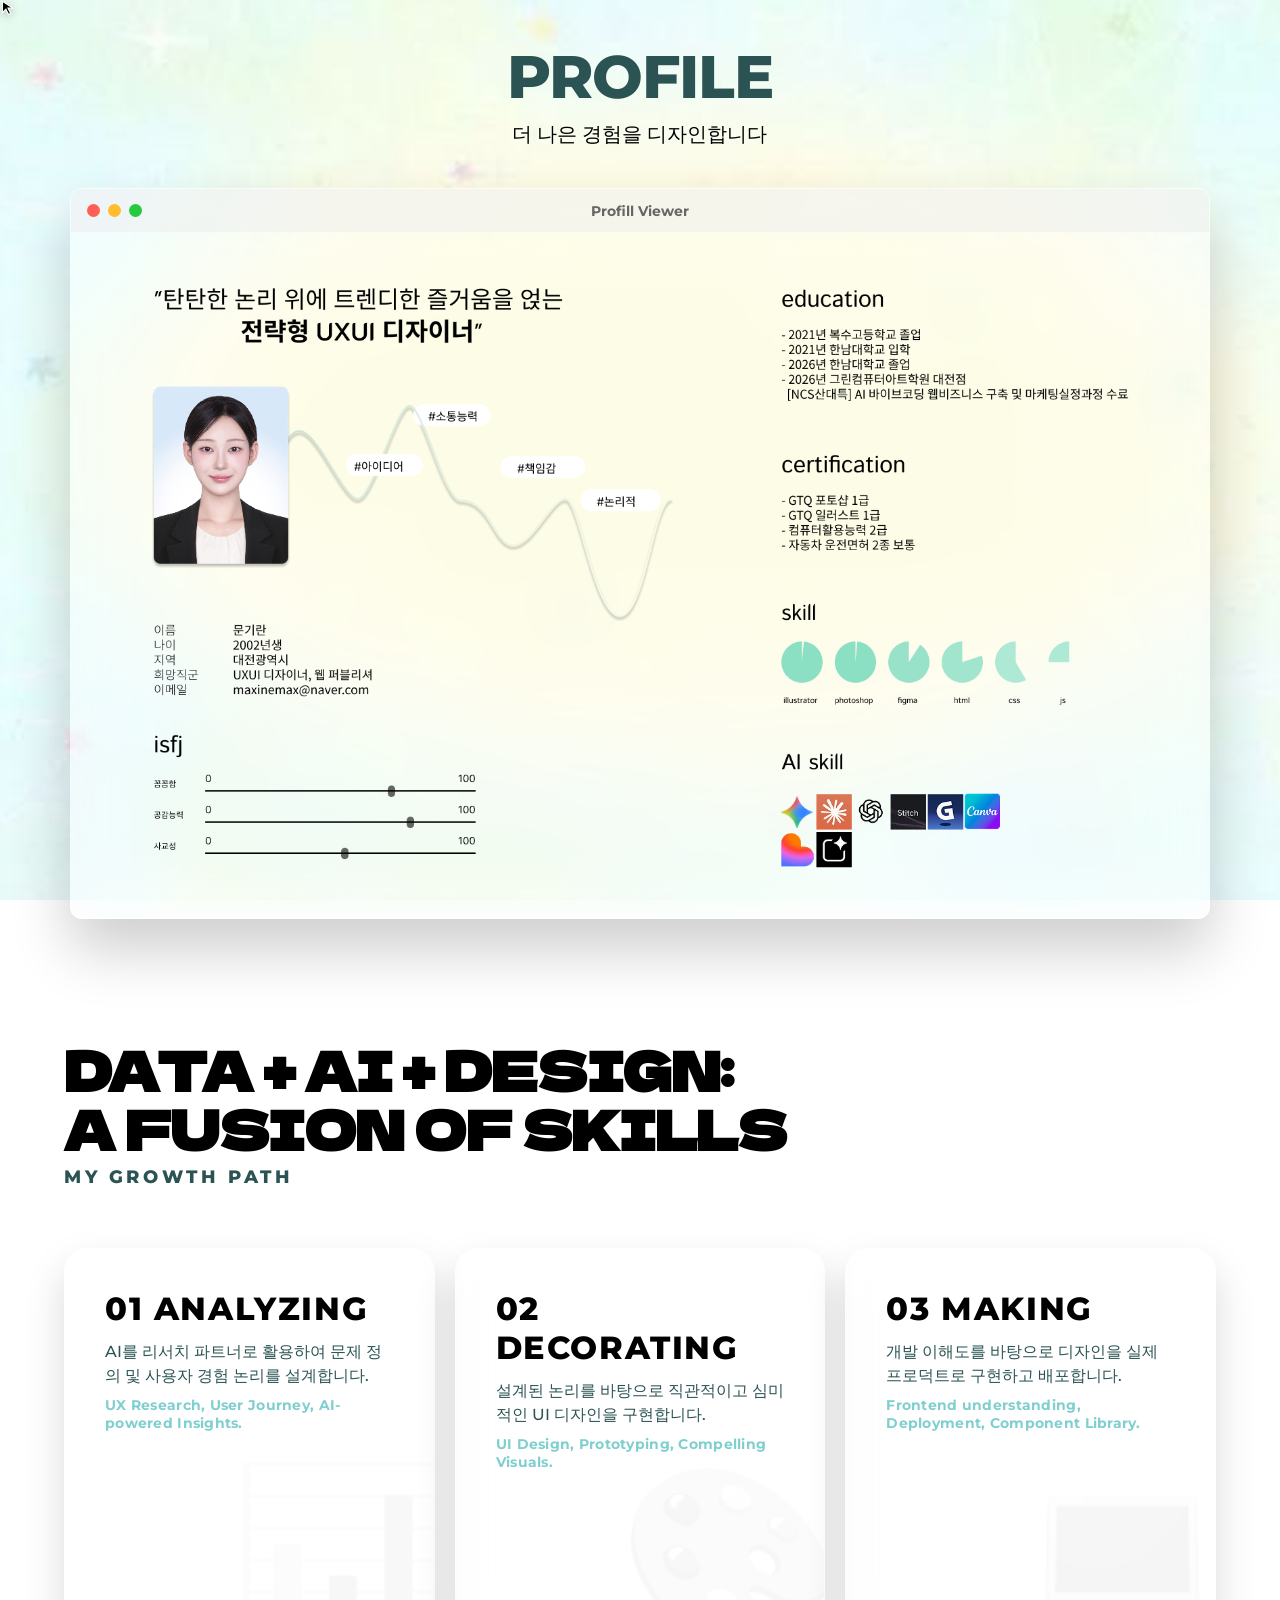
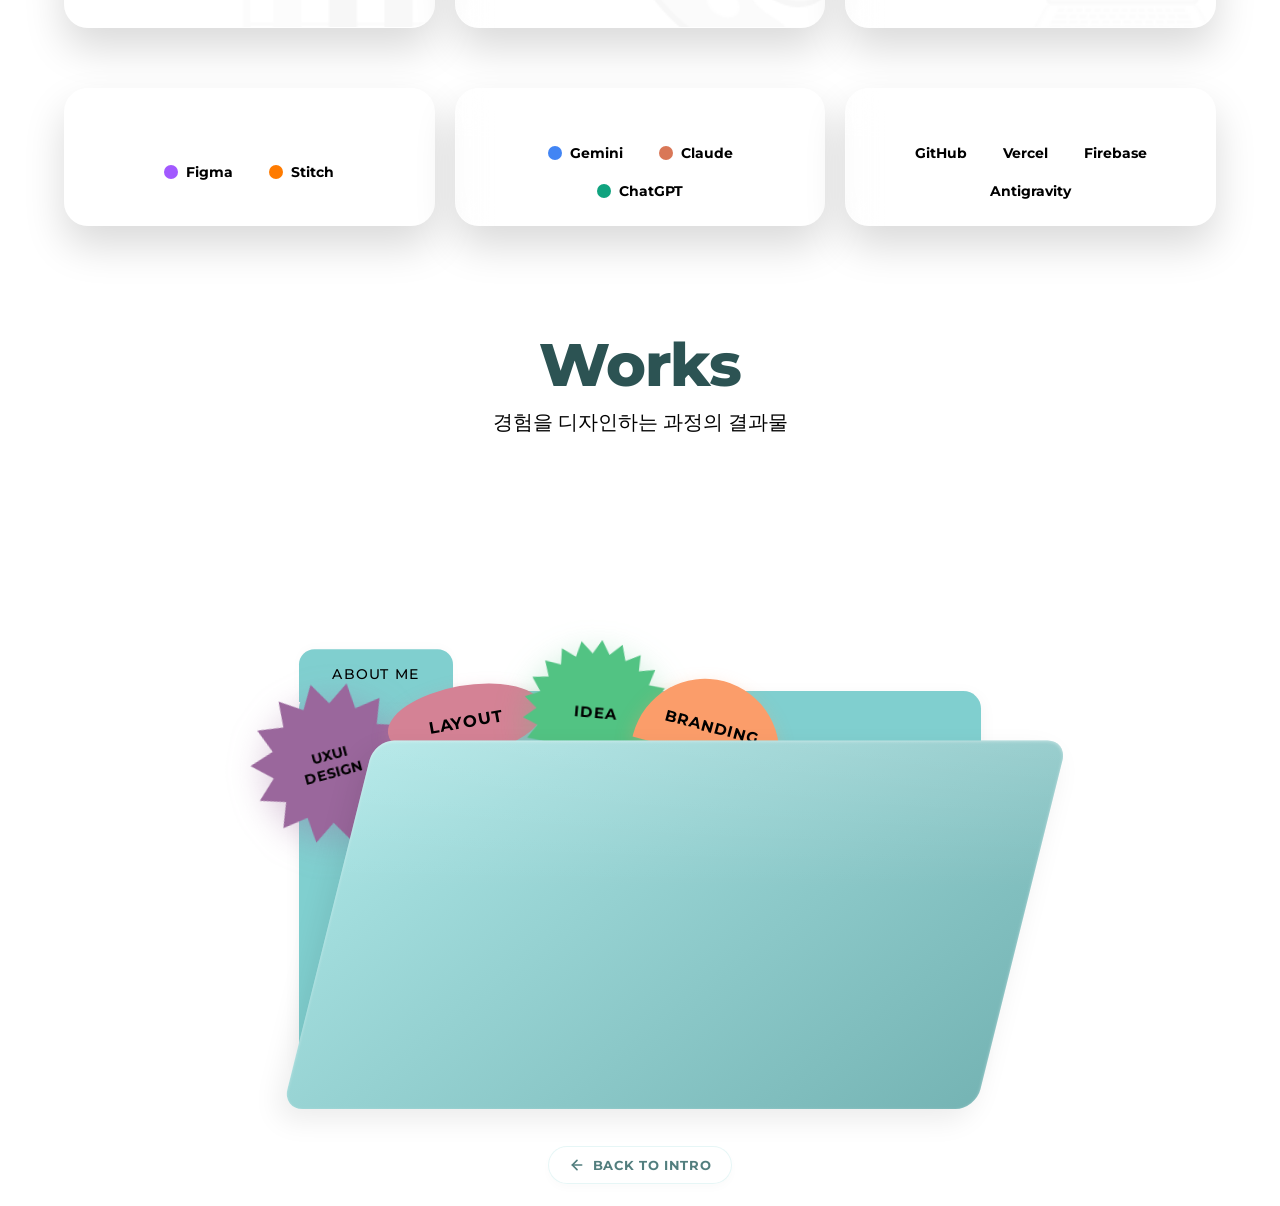
==== index.html @ c97932bf "백 버튼" ====
<!DOCTYPE html>
<html lang="ko">

<head>
    <meta charset="UTF-8">
    <meta name="viewport" content="width=device-width, initial-scale=1.0">
    <title>Portfolio - Landing Page</title>
    <meta name="description" content="포트폴리오 폴더 테마의 크리에이티브 랜딩 페이지">
    <link href="https://fonts.googleapis.com/css2?family=Dela+Gothic+One&display=swap" rel="stylesheet">
    <link rel="stylesheet" href="index.css">
</head>

<body>

    <!-- Custom Cursor Badge -->
    <div id="custom-cursor" class="custom-cursor">
        <svg class="custom-cursor-arrow" width="18" height="18" viewBox="0 0 24 24">
            <path d="M4.5 3v15.3l4.7-4.7 3.5 7 2.8-1.4-3.5-7h6.6L4.5 3z" fill="#000000" stroke="#ffffff"
                stroke-width="1.5" />
        </svg>
        <span class="custom-cursor-text">Click</span>
    </div>

    <div class="scroll-container">



        <!-- Section 2: Profile -->
        <section class="section-full section-profile">
            <header class="profile-header">
                <h2>PROFILE</h2>
                <p>더 나은 경험을 디자인합니다</p>
            </header>
            <div class="os-window">
                <div class="os-window-header">
                    <div class="os-dots">
                        <span class="dot close"></span>
                        <span class="dot minimize"></span>
                        <span class="dot maximize"></span>
                    </div>
                    <div class="os-title">Profill Viewer</div>
                </div>
                <div class="os-window-content">
                    <img src="img/profill.png" alt="Profile Details" class="profile-display-image">
                </div>
            </div>
        </section>

        <!-- Section 3: Stack (Redesign) -->
        <section class="section-full section-stack">
            <div class="stack-container">
                <!-- Top Left: Title -->
                <div class="stack-header">
                    <h2 class="stack-title">DATA + AI + DESIGN:<br>A FUSION OF SKILLS</h2>
                    <p class="stack-subtitle">MY GROWTH PATH</p>
                </div>

                <!-- Middle: Glassmorphism Process Cards -->
                <div class="process-cards">
                    <!-- Card 1 -->
                    <div class="process-card glass-card">
                        <div class="card-bg-icon">📊</div>
                        <div class="card-content">
                            <h3 class="card-step">01 ANALYZING</h3>
                            <p class="card-desc">AI를 리서치 파트너로 활용하여 문제 정의 및 사용자 경험 논리를 설계합니다.</p>
                            <p class="card-keywords">UX Research, User Journey, AI-powered Insights.</p>
                        </div>
                    </div>

                    <!-- Card 2 -->
                    <div class="process-card glass-card">
                        <div class="card-bg-icon">🎨</div>
                        <div class="card-content">
                            <h3 class="card-step">02 DECORATING</h3>
                            <p class="card-desc">설계된 논리를 바탕으로 직관적이고 심미적인 UI 디자인을 구현합니다.</p>
                            <p class="card-keywords">UI Design, Prototyping, Compelling Visuals.</p>
                        </div>
                    </div>

                    <!-- Card 3 -->
                    <div class="process-card glass-card">
                        <div class="card-bg-icon">💻</div>
                        <div class="card-content">
                            <h3 class="card-step">03 MAKING</h3>
                            <p class="card-desc">개발 이해도를 바탕으로 디자인을 실제 프로덕트로 구현하고 배포합니다.</p>
                            <p class="card-keywords">Frontend understanding, Deployment, Component Library.</p>
                        </div>
                    </div>
                </div>

                <!-- Bottom: Tech Stack Summary -->
                <div class="tech-summary">
                    <div class="summary-card glass-card">
                        <h4 class="summary-title">DESIGN</h4>
                        <div class="summary-logos">
                            <span class="logo-item" style="padding: 4px 12px;"><span class="color-dot figma"></span>
                                Figma</span>
                            <span class="logo-item" style="padding: 4px 12px;"><span class="color-dot stitch"></span>
                                Stitch</span>
                        </div>
                    </div>
                    <div class="summary-card glass-card">
                        <h4 class="summary-title">AI</h4>
                        <div class="summary-logos">
                            <span class="logo-item" style="padding: 4px 12px;"><span class="color-dot gemini"></span>
                                Gemini</span>
                            <span class="logo-item" style="padding: 4px 12px;"><span class="color-dot claude"></span>
                                Claude</span>
                            <span class="logo-item" style="padding: 4px 12px;"><span class="color-dot chatgpt"></span>
                                ChatGPT</span>
                        </div>
                    </div>
                    <div class="summary-card glass-card">
                        <h4 class="summary-title">DEV ENV</h4>
                        <div class="summary-logos">
                            <span class="logo-item border-only" style="padding: 4px 12px;">GitHub</span>
                            <span class="logo-item border-only" style="padding: 4px 12px;">Vercel</span>
                            <span class="logo-item border-only" style="padding: 4px 12px;">Firebase</span>
                            <span class="logo-item border-only" style="padding: 4px 12px;">Antigravity</span>
                        </div>
                    </div>
                </div>
            </div>
        </section>

        <!-- Section 4: Works -->
        <section class="section-full section-works">
            <header class="profile-header">
                <h2>Works</h2>
                <p>경험을 디자인하는 과정의 결과물</p>
            </header>

            <div class="tools-folder-content">
                <!-- Existing Folder Wrapper -->
                <div class="folder-wrapper">

                    <!-- Folder Back Flap -->
                    <div class="folder-back">
                        <!-- Tab: ABOUT ME -->
                        <div class="tab-about-me" id="tab-about-me">
                            <span>ABOUT ME</span>
                        </div>
                    </div>

                    <!-- Folder Inserts (File Icons/Tabs) -->
                    <div class="folder-inserts">

                        <!-- Insert 1: UXUI DESIGN (Purple Starburst) -->
                        <a href="subpage.html" class="insert-uxui" id="insert-uxui" title="UX/UI Design Portfolio">
                            <div class="starburst-container">
                                <svg width="100%" height="100%" viewBox="0 0 160 160">
                                    <polygon id="starburst-uxui" points="" fill="#9a679c" />
                                </svg>
                                <div class="insert-text">
                                    UXUI<br>DESIGN
                                </div>
                            </div>
                        </a>

                        <!-- Insert 2: LAYOUT (Pink Oval) -->
                        <a href="subpage.html" class="insert-layout" id="insert-layout" title="Layout Design Portfolio">
                            <div class="oval-shape">
                                <span>LAYOUT</span>
                            </div>
                        </a>

                        <!-- Insert 3: IDEA (Green Starburst) -->
                        <a href="subpage.html" class="insert-idea" id="insert-idea" title="Idea & Strategy Portfolio">
                            <div class="starburst-container">
                                <svg width="100%" height="100%" viewBox="0 0 160 160">
                                    <polygon id="starburst-idea" points="" fill="#52c383" />
                                </svg>
                                <div class="insert-text">
                                    IDEA
                                </div>
                            </div>
                        </a>

                        <!-- Insert 4: BRANDING (Orange Dome) -->
                        <a href="subpage.html" class="insert-branding" id="insert-branding" title="Branding Portfolio">
                            <div class="dome-shape">
                                <span>BRANDING</span>
                            </div>
                        </a>

                    </div>

                    <!-- Folder Front Flap -->
                    <a href="subpage.html" class="folder-front" id="folder-front" title="">
                    </a>



                </div>
            </div> <!-- End tools-folder-content -->

            <!-- Back Button -->
            <a href="first.html" class="back-btn">
                <svg width="16" height="16" viewBox="0 0 24 24" fill="none" stroke="currentColor" stroke-width="2.5"
                    stroke-linecap="round" stroke-linejoin="round">
                    <line x1="19" y1="12" x2="5" y2="12" />
                    <polyline points="12 19 5 12 12 5" />
                </svg>
                Back to Intro
            </a>

        </section>
    </div>

    <script>
        document.addEventListener("DOMContentLoaded", () => {
            // Helper function to dynamically calculate and generate spiky starburst polygons
            const makeStarburst = (elementId, spikes, outerRadius, innerRadius) => {
                const el = document.getElementById(elementId);
                if (!el) return;

                const center = 80; // Center coordinate of 160x160 viewBox
                const points = [];

                for (let i = 0; i < spikes * 2; i++) {
                    // Subtract Math.PI / 2 to start the drawing from the top center
                    const angle = (i * Math.PI) / spikes - Math.PI / 2;
                    const r = (i % 2 === 0) ? outerRadius : innerRadius;
                    const x = center + r * Math.cos(angle);
                    const y = center + r * Math.sin(angle);
                    points.push(`${x.toFixed(1)},${y.toFixed(1)}`);
                }

                el.setAttribute("points", points.join(" "));
            };

            // Generate the spiky shapes matching the user's reference image
            makeStarburst("starburst-uxui", 14, 76, 56);
            makeStarburst("starburst-idea", 22, 76, 62);

            // Custom floating cursor badge tracking globally
            const cursor = document.getElementById("custom-cursor");
            const frontFlap = document.querySelector(".folder-front");

            document.addEventListener("mousemove", (e) => {
                // Using requestAnimationFrame for high-performance screen refresh rate alignment
                window.requestAnimationFrame(() => {
                    cursor.style.left = `${e.clientX}px`;
                    cursor.style.top = `${e.clientY}px`;
                });
            });

            // Show cursor when mouse enters the viewport
            document.addEventListener("mouseenter", () => {
                cursor.classList.add("active");
            });

            // Hide cursor when mouse leaves the viewport
            document.addEventListener("mouseleave", () => {
                cursor.classList.remove("active");
            });

            // Show cursor text only when hovering over the front flap
            if (frontFlap) {
                frontFlap.addEventListener("mouseenter", () => {
                    cursor.classList.add("show-text");
                });
                frontFlap.addEventListener("mouseleave", () => {
                    cursor.classList.remove("show-text");
                });
            }

            // Show by default if mouse is already in the viewport
            cursor.classList.add("active");
        });
    </script>

</body>

</html>
---- index.css ----
@import url('https://fonts.googleapis.com/css2?family=Montserrat:wght@500;700;800&display=swap');

:root {
  --bg-color: #000000;
  --folder-back-color: #80cfcf;
  --folder-front-start: #abe5e5;
  --folder-front-end: #75b4b4;
  --about-me-color: #80cfcf;
  --uxui-color: #9a679c;
  --layout-color: #d48295;
  --idea-color: #52c383;
  --branding-color: #fb9d6a;

  --font-sans: 'Montserrat', sans-serif;
}

* {
  box-sizing: border-box;
  margin: 0;
  padding: 0;
  cursor: none !important;
  /* Hide browser cursor globally */
}

body {
  background: url('img/imaccover.png') no-repeat center center fixed;
  background-size: cover;
  min-height: 100vh;
  margin: 0;
  font-family: var(--font-sans);
  overflow-x: hidden;
  /* Allow vertical scrolling */
  overflow-y: auto;
}

/* Common Section Layout */
.scroll-container {
  width: 100%;
}

.section-full {
  width: 100%;
  min-height: 100vh;
  display: flex;
  flex-direction: column;
  justify-content: center;
  align-items: center;
  position: relative;
}

/* SECTION 1: Welcome */
.section-welcome {
  justify-content: flex-start;
  padding-top: 22vh;
  align-items: flex-start;
  padding-left: 5%;
  position: relative;
}

.welcome-stats {
  position: absolute;
  top: 15vh;
  right: 20%;
  display: flex;
  flex-direction: column;
}

.stat-card.os-style {
  background: #ffffff;
  border-radius: 12px;
  box-shadow: 0 20px 40px rgba(0, 0, 0, 0.2);
  display: flex;
  flex-direction: column;
  overflow: hidden;
  border: 1px solid rgba(0, 0, 0, 0.1);
  padding: 0;
  min-width: 260px;
  opacity: 0;
  animation: fadeInDown 0.8s cubic-bezier(0.25, 0.8, 0.25, 1) forwards;
}

#stat1 {
  align-self: flex-start;
  margin-left: -80px;
  z-index: 1;
}

#stat2 {
  align-self: flex-end;
  margin-top: -30px;
  margin-right: -120px;
  z-index: 2;
  animation-delay: 0.1s;
}

#stat3 {
  align-self: flex-start;
  margin-top: -40px;
  margin-left: -50px;
  z-index: 3;
  animation-delay: 0.2s;
}

.stat-card.os-style .os-window-header {
  height: 28px;
  padding: 0 12px;
  background: #f1f1f1;
  border-bottom: 1px solid #e1e1e1;
  display: flex;
  align-items: center;
}

.stat-card.os-style .os-dots {
  display: flex;
  gap: 6px;
}

.stat-card.os-style .os-dots .dot {
  width: 10px;
  height: 10px;
  border-radius: 50%;
}

.stat-card.os-style .dot.close {
  background: #ff5f56;
}

.stat-card.os-style .dot.minimize {
  background: #ffbd2e;
}

.stat-card.os-style .dot.maximize {
  background: #27c93f;
}

.stat-content {
  padding: 40px 50px;
  display: flex;
  flex-direction: column;
  align-items: center;
  justify-content: center;
  background: #ffffff;
}

.stat-number {
  font-size: 56px;
  font-weight: 800;
  color: #000000;
  margin-bottom: 8px;
}

.stat-label {
  font-size: 24px;
  font-weight: 700;
  color: #333333;
  text-transform: uppercase;
  letter-spacing: 0.05em;
}

.welcome-text-container {
  color: #000000;
  text-align: left;
  animation: fadeInLeft 0.8s cubic-bezier(0.25, 0.8, 0.25, 1) forwards;
}

.welcome-title {
  font-family: 'Quicksand', sans-serif;
  font-size: 72px;
  font-weight: 900;
  line-height: 1.2;
  letter-spacing: -0.01em;
  margin-bottom: 16px;
}

.welcome-subtitle {
  font-size: 20px;
  font-weight: 600;
  margin-bottom: 0;
}

.scroll-indicator {
  position: absolute;
  bottom: 15%;
  left: 50%;
  transform: translateX(-50%);
  display: flex;
  align-items: center;
  gap: 36px;
  color: #000000;
  font-weight: 700;
  font-size: 42px;
  letter-spacing: 0.05em;
  opacity: 0;
  animation: fadeInUp 0.8s cubic-bezier(0.25, 0.8, 0.25, 1) 0.8s forwards;
}

.mouse-icon {
  width: 60px;
  height: 96px;
  border: 6px solid #ffffff;
  border-radius: 36px;
  position: relative;
  display: flex;
  justify-content: center;
}

.wheel {
  width: 12px;
  height: 24px;
  background: #ffffff;
  border-radius: 6px;
  margin-top: 12px;
  animation: scrollWheel 2s infinite ease-in-out;
}

@keyframes scrollWheel {
  0% {
    transform: translateY(0);
    opacity: 1;
  }

  50% {
    transform: translateY(24px);
    opacity: 0;
  }

  51% {
    transform: translateY(-12px);
    opacity: 0;
  }

  100% {
    transform: translateY(0);
    opacity: 1;
  }
}

@keyframes fadeInDown {
  from {
    opacity: 0;
    transform: translateY(-20px);
  }

  to {
    opacity: 1;
    transform: translateY(0);
  }
}

@keyframes fadeInUp {
  from {
    opacity: 0;
    transform: translateY(20px) translateX(-50%);
  }

  to {
    opacity: 1;
    transform: translateY(0) translateX(-50%);
  }
}

/* SECTION 2: Profile */
.section-profile {
  padding: 40px 20px;
}

.profile-header {
  text-align: center;
  margin-bottom: 40px;
}

.profile-header h2 {
  font-size: 60px;
  font-weight: 800;
  color: #2c5353;
  letter-spacing: -0.02em;
  margin-bottom: 8px;
}

.profile-header p {
  font-size: 20px;
  color: #000000;
  font-weight: 500;
}

/* OS Window Frame */
.os-window {
  width: auto;
  height: auto;
  max-width: 95vw;
  max-height: 85vh;
  background: transparent;
  border-radius: 12px;
  box-shadow: 0 30px 60px rgba(0, 0, 0, 0.2);
  display: inline-flex;
  flex-direction: column;
  overflow: hidden;
  border: 1px solid rgba(255, 255, 255, 0.4);
}

.os-window-header {
  height: 44px;
  background: rgba(241, 241, 241, 0.65);
  backdrop-filter: blur(15px);
  -webkit-backdrop-filter: blur(15px);
  display: flex;
  align-items: center;
  padding: 0 16px;
  border-bottom: 1px solid rgba(255, 255, 255, 0.5);
  position: relative;
}

.os-dots {
  display: flex;
  gap: 8px;
}

.os-dots .dot {
  width: 13px;
  height: 13px;
  border-radius: 50%;
}

.dot.close {
  background: #ff5f56;
}

.dot.minimize {
  background: #ffbd2e;
}

.dot.maximize {
  background: #27c93f;
}

.os-title {
  position: absolute;
  left: 50%;
  transform: translateX(-50%);
  font-size: 14px;
  font-weight: 700;
  color: #666;
}

.os-window-content {
  display: flex;
  justify-content: center;
  align-items: center;
  width: auto;
  height: auto;
  overflow: hidden;
  background: rgba(255, 255, 255, 0.35);
  backdrop-filter: blur(25px);
  -webkit-backdrop-filter: blur(25px);
  padding: 50px 80px;
}

.profile-display-image {
  max-height: 65vh;
  width: auto;
  max-width: 100%;
  display: block;
  object-fit: contain;
}

/* SECTION 3: Tools & Folder */
.section-tools-folder {
  flex-direction: column;
  justify-content: center;
  align-items: center;
  padding: 40px 5%;
}

.tools-folder-content {
  display: flex;
  flex-direction: row;
  justify-content: center;
  align-items: center;
  gap: 100px;
  width: 100%;
  margin-top: 150px;
}

.tools-panel {
  display: flex;
  flex-direction: column;
  gap: 40px;
}

.tools-header-badge {
  background: rgba(255, 255, 255, 0.4);
  padding: 12px 24px;
  border-radius: 30px;
  font-weight: 800;
  color: #000000;
  width: fit-content;
  font-size: 22px;
  letter-spacing: 0.05em;
  box-shadow: 0 6px 15px rgba(0, 0, 0, 0.1);
}

.tools-category h3 {
  color: #000000;
  font-size: 20px;
  font-weight: 800;
  margin-bottom: 16px;
  letter-spacing: 0.05em;
}

.badge-group {
  display: flex;
  gap: 16px;
  flex-wrap: wrap;
}

.tool-badge {
  background: rgba(255, 255, 255, 0.9);
  padding: 12px 24px;
  border-radius: 30px;
  font-size: 20px;
  font-weight: 700;
  color: #333;
  display: flex;
  align-items: center;
  gap: 12px;
  box-shadow: 0 6px 20px rgba(0, 0, 0, 0.05);
}

.color-dot {
  width: 14px;
  height: 14px;
  border-radius: 50%;
}

.color-dot.figma {
  background: #a259ff;
}

.color-dot.stitch {
  background: #ff7b00;
}

.color-dot.gemini {
  background: #4285f4;
}

.color-dot.claude {
  background: #d97757;
}

.color-dot.chatgpt {
  background: #10a37f;
}

.bottom-badges {
  margin-top: 30px;
}

.tool-badge.border-only {
  background: rgba(255, 255, 255, 0.1);
  border: 2px solid rgba(255, 255, 255, 0.6);
  color: #000000;
  box-shadow: none;
}

/* Slide in animation */
@keyframes fadeInLeft {
  from {
    opacity: 0;
    transform: translateX(-30px);
  }

  to {
    opacity: 1;
    transform: translateX(0);
  }
}

@media (max-width: 768px) {
  /* Prevent horizontal overflow strictly */
  body, html {
    overflow-x: hidden;
    width: 100vw;
    max-width: 100%;
  }

  /* SECTION 1 */
  .section-welcome {
    padding-top: 12vh;
    padding-left: 0;
    align-items: center;
    justify-content: flex-start;
  }

  .welcome-text-container {
    text-align: center;
    width: 100%;
    padding: 0 20px;
    margin-bottom: 30px;
    position: static;
    z-index: 10;
    order: -1; /* Move text above stats */
  }

  .welcome-title {
    font-size: 36px;
    margin-bottom: 12px;
    line-height: 1.2;
  }

  .welcome-subtitle {
    font-size: 15px;
  }

  .welcome-stats {
    position: static;
    display: flex;
    flex-direction: row;
    flex-wrap: wrap;
    justify-content: center;
    align-items: center;
    gap: 10px;
    width: 100%;
    max-width: 100vw;
    padding: 0 10px;
    transform: none; /* No scaling, use raw sizes */
  }

  .stat-card.os-style {
    min-width: 140px; /* smaller for mobile */
    flex: 1 1 45%; /* Two per row */
  }

  #stat1, #stat2, #stat3 {
    position: static;
    margin: 0 !important;
    align-self: stretch !important;
  }

  .stat-card.os-style .stat-number {
    font-size: 32px;
  }
  .stat-card.os-style .stat-label {
    font-size: 14px;
  }

  .scroll-indicator {
    bottom: 2%;
    transform: translateX(-50%) scale(0.6);
  }

  /* SECTION 2 */
  .section-profile {
    padding: 60px 15px;
  }

  .profile-header h2 {
    font-size: 32px;
  }

  .profile-header p {
    font-size: 15px;
  }

  .os-window {
    max-width: 100%;
  }

  .os-window-content {
    padding: 15px 10px;
  }

  .profile-display-image {
    max-height: 40vh;
  }

  /* SECTION 3 */
  .section-tools-folder {
    padding: 40px 15px 120px 15px; /* Added extra bottom padding so background extends */
    width: 100vw;
  }

  .tools-folder-content {
    flex-direction: column;
    gap: 40px;
    margin-top: 20px;
    width: 100%;
  }

  .tools-panel {
    align-items: center;
    text-align: center;
    width: 100%;
  }

  .badge-group {
    justify-content: center;
    flex-wrap: wrap;
  }

  .folder-wrapper {
    transform: scale(0.48) !important;
    transform-origin: top center;
    /* Negative margins allow the 680px box to center properly in a small screen without clamping to the left edge */
    margin-left: -200px;
    margin-right: -200px;
    margin-bottom: -180px; 
  }

  .portfolio-label {
    font-size: 56px; 
    bottom: -100px;
  }
}

/* Folder Wrapper */
.folder-wrapper {
  position: relative;
  /* Removed right: 15vw because it is now properly placed in a flex layout */
  width: 680px;
  height: 460px;
  user-select: none;
  transform: scale(1.1);
  transform-origin: center center;
  transition: transform 0.5s cubic-bezier(0.25, 0.8, 0.25, 1);
}

.folder-wrapper:hover {
  transform: scale(1.1) translateY(-15px);
}

/* Folder Back Flap */
.folder-back {
  position: absolute;
  bottom: 30px;
  left: 30px;
  width: 620px;
  height: 350px;
  background-color: var(--folder-back-color);
  border-radius: 16px;
  box-shadow: 0 4px 15px rgba(0, 0, 0, 0.05);
  z-index: 1;
  transition: box-shadow 0.5s cubic-bezier(0.25, 0.8, 0.25, 1);
}

.folder-wrapper:hover .folder-back {
  box-shadow: 0 10px 25px rgba(0, 0, 0, 0.08);
}

/* Tab: ABOUT ME */
.tab-about-me {
  position: absolute;
  top: -38px;
  left: 0;
  width: 140px;
  height: 48px;
  background-color: var(--folder-back-color);
  border-top-left-radius: 14px;
  border-top-right-radius: 14px;
  display: flex;
  align-items: center;
  justify-content: center;
  text-decoration: none;
  cursor: default;
  transition: all 0.3s cubic-bezier(0.25, 0.8, 0.25, 1);
  box-shadow: 0 -2px 10px rgba(0, 0, 0, 0.02);
}

.tab-about-me span {
  font-family: var(--font-sans);
  font-weight: 500;
  font-size: 13px;
  color: #000000;
  letter-spacing: 0.05em;
  padding-bottom: 5px;
  /* Offset because the bottom of tab is merged */
}



/* Folder Inserts (File Icons/Tabs) Container */
.folder-inserts {
  position: absolute;
  top: 0;
  left: 30px;
  width: 620px;
  height: 350px;
  z-index: 2;
  pointer-events: none;
  /* Let clicks pass to children */
}

/* Base style for inserts */
.folder-inserts a {
  position: absolute;
  display: inline-block;
  text-decoration: none;
  pointer-events: auto;
  /* Re-enable clicks */
  transition: all 0.35s cubic-bezier(0.34, 1.56, 0.64, 1);
}

/* --- Insert 1: UXUI DESIGN (Purple Starburst) --- */
.insert-uxui {
  left: -48px;
  top: 68px;
  transform: rotate(-15deg);
  transform-origin: center center;
}

.insert-uxui .starburst-container {
  position: relative;
  width: 155px;
  height: 155px;
  filter: drop-shadow(0 8px 15px rgba(154, 103, 156, 0.35));
}

.insert-uxui .insert-text {
  position: absolute;
  top: 50%;
  left: 50%;
  transform: translate(-50%, -50%);
  color: #000000;
  font-family: var(--font-sans);
  font-weight: 700;
  font-size: 13px;
  line-height: 1.25;
  text-align: center;
  letter-spacing: 0.02em;
  white-space: nowrap;
}

/* Hover for UXUI Design */
.insert-uxui:hover {
  transform: translateY(-25px) rotate(-18deg) scale(1.05);
  z-index: 10;
}

.insert-uxui:hover .starburst-container {
  filter: drop-shadow(0 12px 25px rgba(154, 103, 156, 0.5));
}


/* --- Insert 2: LAYOUT (Pink Oval) --- */
.insert-layout {
  left: 80px;
  top: 75px;
  transform: rotate(-10deg);
  transform-origin: center center;
}

.insert-layout .oval-shape {
  width: 143px;
  height: 64px;
  background-color: var(--layout-color);
  border-radius: 50%;
  display: flex;
  align-items: center;
  justify-content: center;
  box-shadow: 0 6px 15px rgba(212, 130, 149, 0.35);
  transition: box-shadow 0.3s ease;
}

.insert-layout .oval-shape span {
  color: #000000;
  font-family: var(--font-sans);
  font-weight: 700;
  font-size: 15px;
  letter-spacing: 0.05em;
}

/* Hover for LAYOUT */
.insert-layout:hover {
  transform: translateY(-28px) rotate(-12deg) scale(1.05);
  z-index: 10;
}

.insert-layout:hover .oval-shape {
  box-shadow: 0 12px 25px rgba(212, 130, 149, 0.5);
}


/* --- Insert 3: IDEA (Green Starburst) --- */
.insert-idea {
  left: 200px;
  top: 30px;
  transform: rotate(5deg);
  transform-origin: center center;
}

.insert-idea .starburst-container {
  position: relative;
  width: 140px;
  height: 140px;
  filter: drop-shadow(0 8px 15px rgba(82, 195, 131, 0.35));
}

.insert-idea .insert-text {
  position: absolute;
  top: 50%;
  left: 50%;
  transform: translate(-50%, -55%);
  color: #000000;
  font-family: var(--font-sans);
  font-weight: 700;
  font-size: 14px;
  letter-spacing: 0.05em;
  text-align: center;
}

/* Hover for IDEA */
.insert-idea:hover {
  transform: translateY(-25px) rotate(2deg) scale(1.05);
  z-index: 10;
}

.insert-idea:hover .starburst-container {
  filter: drop-shadow(0 12px 25px rgba(82, 195, 131, 0.5));
}


/* --- Insert 4: BRANDING (Orange Dome) --- */
.insert-branding {
  left: 310px;
  top: 70px;
  transform: rotate(15deg);
  transform-origin: center center;
}

.insert-branding .dome-shape {
  width: 135px;
  height: 70px;
  background-color: var(--branding-color);
  border-top-left-radius: 70px;
  border-top-right-radius: 70px;
  display: flex;
  align-items: center;
  justify-content: center;
  box-shadow: 0 6px 15px rgba(251, 157, 106, 0.35);
  transition: box-shadow 0.3s ease;
  padding-top: 15px;
  /* Offset text down slightly */
}

.insert-branding .dome-shape span {
  color: #000000;
  font-family: var(--font-sans);
  font-weight: 700;
  font-size: 14px;
  letter-spacing: 0.05em;
}

/* Hover for BRANDING */
.insert-branding:hover {
  transform: translateY(-28px) rotate(12deg) scale(1.05);
  z-index: 10;
}

.insert-branding:hover .dome-shape {
  box-shadow: 0 12px 25px rgba(251, 157, 106, 0.5);
}


/* Folder Front Flap */
.folder-front {
  position: absolute;
  bottom: 0;
  left: 15px;
  width: 630px;
  height: 335px;
  background: linear-gradient(135deg, var(--folder-front-start) 0%, var(--folder-front-end) 100%);
  border-radius: 18px;
  transform: skewX(-14deg);
  transform-origin: bottom left;
  box-shadow:
    -5px 10px 25px rgba(0, 0, 0, 0.08),
    0 1px 3px rgba(255, 255, 255, 0.4) inset;
  z-index: 3;
  overflow: hidden;
  display: flex;
  justify-content: center;
  align-items: center;
  transition: box-shadow 0.5s cubic-bezier(0.25, 0.8, 0.25, 1);
  text-decoration: none;
}

.folder-wrapper:hover .folder-front {
  box-shadow:
    -8px 18px 35px rgba(0, 0, 0, 0.12),
    0 1px 3px rgba(255, 255, 255, 0.4) inset;
}

/* Front Flap Glassy Highlight Reflection */
.folder-front::before {
  content: '';
  position: absolute;
  top: 0;
  left: 0;
  right: 0;
  height: 40%;
  background: linear-gradient(to bottom, rgba(255, 255, 255, 0.15) 0%, rgba(255, 255, 255, 0) 100%);
  pointer-events: none;
}

/* Label placed below the folder */
.portfolio-label {
  position: absolute;
  bottom: -70px;
  width: 100%;
  text-align: center;
  font-family: var(--font-sans);
  font-size: 32px;
  font-weight: 800;
  color: #000000;
  pointer-events: none;
  letter-spacing: 0.05em;
}

.logo-image {
  width: 380px;
  max-width: 85%;
  height: auto;
  object-fit: contain;
  display: block;
  user-select: none;
  -webkit-user-drag: none;
}

/* --- Custom Cursor Badge --- */
.custom-cursor {
  position: fixed;
  pointer-events: none;
  /* Let clicks pass straight through */
  z-index: 1000000;
  /* Raised to overlay everything */
  display: flex;
  align-items: center;
  gap: 6px;
  opacity: 0;
  transform: scale(0.6);
  transform-origin: top left;
  transition: opacity 0.25s cubic-bezier(0.25, 0.8, 0.25, 1), transform 0.25s cubic-bezier(0.25, 0.8, 0.25, 1);
  /* Align top-left of SVG pointer with actual mouse coordinate */
  margin-top: -1px;
  margin-left: -1px;
}

.custom-cursor.active {
  opacity: 1;
  transform: scale(1);
}

.custom-cursor-arrow {
  filter: drop-shadow(0 2px 4px rgba(0, 0, 0, 0.25));
  display: block;
}

.custom-cursor-text {
  background-color: #ffffff;
  color: #000000;
  font-family: var(--font-sans);
  font-size: 11px;
  font-weight: 700;
  letter-spacing: 0.05em;
  padding: 4px 10px 3px 10px;
  border-radius: 20px;
  box-shadow: 0 4px 12px rgba(0, 0, 0, 0.25);
  text-transform: uppercase;
  display: inline-block;
  line-height: 1;
  opacity: 0;
  transform: scale(0.8);
  transition: opacity 0.2s cubic-bezier(0.25, 0.8, 0.25, 1), transform 0.2s cubic-bezier(0.25, 0.8, 0.25, 1);
}

.custom-cursor.show-text .custom-cursor-text {
  opacity: 1;
  transform: scale(1);
}

/* SECTION 3: Stack (Redesign) */
.section-stack {
  display: flex;
  justify-content: center;
  align-items: center;
  padding: 80px 5%;
  min-height: 100vh;
  position: relative;
  overflow: hidden;
}

.stack-container {
  width: 100%;
  max-width: 1200px;
  display: flex;
  flex-direction: column;
  gap: 40px;
}

/* Header */
.stack-header {
  text-align: left;
  margin-bottom: 20px;
}

.stack-title {
  font-family: 'Dela Gothic One', sans-serif;
  font-size: 54px;
  line-height: 1.1;
  color: #000000;
  margin-bottom: 8px;
  letter-spacing: -0.01em;
}

.stack-subtitle {
  font-size: 18px;
  font-weight: 800;
  color: #2c5353;
  letter-spacing: 0.2em;
}

/* Glassmorphism Common */
.glass-card {
  background: rgba(255, 255, 255, 0.1);
  backdrop-filter: blur(20px);
  -webkit-backdrop-filter: blur(20px);
  border: 1px solid rgba(255, 255, 255, 0.3);
  border-radius: 24px;
  box-shadow: 0 20px 40px rgba(0, 0, 0, 0.15), inset 0 0 0 1px rgba(255,255,255,0.1);
  position: relative;
  overflow: hidden;
  transition: transform 0.3s ease, box-shadow 0.3s ease;
}

.glass-card:hover {
  transform: translateY(-5px);
  box-shadow: 0 30px 60px rgba(0, 0, 0, 0.2), inset 0 0 0 1px rgba(255,255,255,0.2);
}

/* Process Cards */
.process-cards {
  display: flex;
  flex-direction: row;
  gap: 20px;
}

.process-card {
  flex: 1;
  display: flex;
  flex-direction: column;
  padding: 40px;
  min-height: 380px;
  justify-content: flex-start;
  align-items: flex-start;
}

.card-bg-icon {
  position: absolute;
  right: -20px;
  bottom: -40px;
  font-size: 180px;
  opacity: 0.05;
  pointer-events: none;
  filter: grayscale(100%);
}

.card-content {
  flex: 1;
  z-index: 1;
  display: flex;
  flex-direction: column;
  justify-content: flex-start;
}

.card-step {
  font-family: 'Montserrat', sans-serif;
  font-size: 32px;
  font-weight: 800;
  color: #000000;
  margin-bottom: 12px;
  letter-spacing: 0.05em;
}

.card-desc {
  font-size: 16px;
  color: #2c5353;
  margin-bottom: 8px;
  font-weight: 500;
  line-height: 1.5;
}

.card-keywords {
  font-size: 14px;
  color: #80cfcf;
  font-weight: 700;
  margin-bottom: 24px;
  letter-spacing: 0.02em;
}

.card-logos {
  display: flex;
  gap: 12px;
  flex-wrap: wrap;
  margin-top: auto;
}

.logo-item {
  display: flex;
  align-items: center;
  gap: 8px;
  background: rgba(255, 255, 255, 0.15);
  padding: 8px 16px;
  border-radius: 20px;
  font-size: 14px;
  font-weight: 700;
  color: #000000;
  border: 1px solid rgba(255, 255, 255, 0.2);
}

.logo-item.border-only {
  background: transparent;
  border: 1px solid rgba(255, 255, 255, 0.5);
}

/* Tech Summary */
.tech-summary {
  display: flex;
  justify-content: center;
  gap: 20px;
  margin-top: 20px;
}

.summary-card {
  flex: 1;
  padding: 20px 30px;
  display: flex;
  flex-direction: column;
  align-items: center;
  justify-content: center;
  gap: 12px;
}

.summary-title {
  font-size: 14px;
  color: rgba(255, 255, 255, 0.8);
  letter-spacing: 0.1em;
  font-weight: 700;
}

.summary-logos {
  display: flex;
  gap: 10px;
  align-items: center;
  flex-wrap: wrap;
  justify-content: center;
}

/* Mobile Responsiveness for Section Stack */
@media (max-width: 768px) {
  .stack-title {
    font-size: 36px;
  }
  
  .process-cards {
    flex-direction: column;
  }
  
  .process-card {
    padding: 30px 20px;
    min-height: auto;
  }
  
  .card-bg-icon {
    font-size: 120px;
    right: -10px;
    bottom: -10px;
  }
  
  .card-step {
    font-size: 24px;
  }
  
  .card-desc {
    font-size: 15px;
  }
  
  .tech-summary {
    flex-direction: column;
  }
}

/* Back Button */
.back-btn {
  display: inline-flex;
  align-items: center;
  gap: 8px;
  text-decoration: none;
  color: #527e7e;
  font-weight: 700;
  font-size: 13px;
  letter-spacing: 0.05em;
  text-transform: uppercase;
  padding: 10px 20px;
  border-radius: 30px;
  background: rgba(255, 255, 255, 0.6);
  border: 1px solid rgba(128, 207, 207, 0.2);
  transition: all 0.3s cubic-bezier(0.25, 0.8, 0.25, 1);
  margin-top: 60px;
  box-shadow: 0 4px 10px rgba(0, 0, 0, 0.02);
  z-index: 10;
}

.back-btn:hover {
  background: #ffffff;
  color: #2c5353;
  transform: translateY(-3px);
  box-shadow: 0 8px 15px rgba(128, 207, 207, 0.2);
  border-color: rgba(128, 207, 207, 0.4);
}
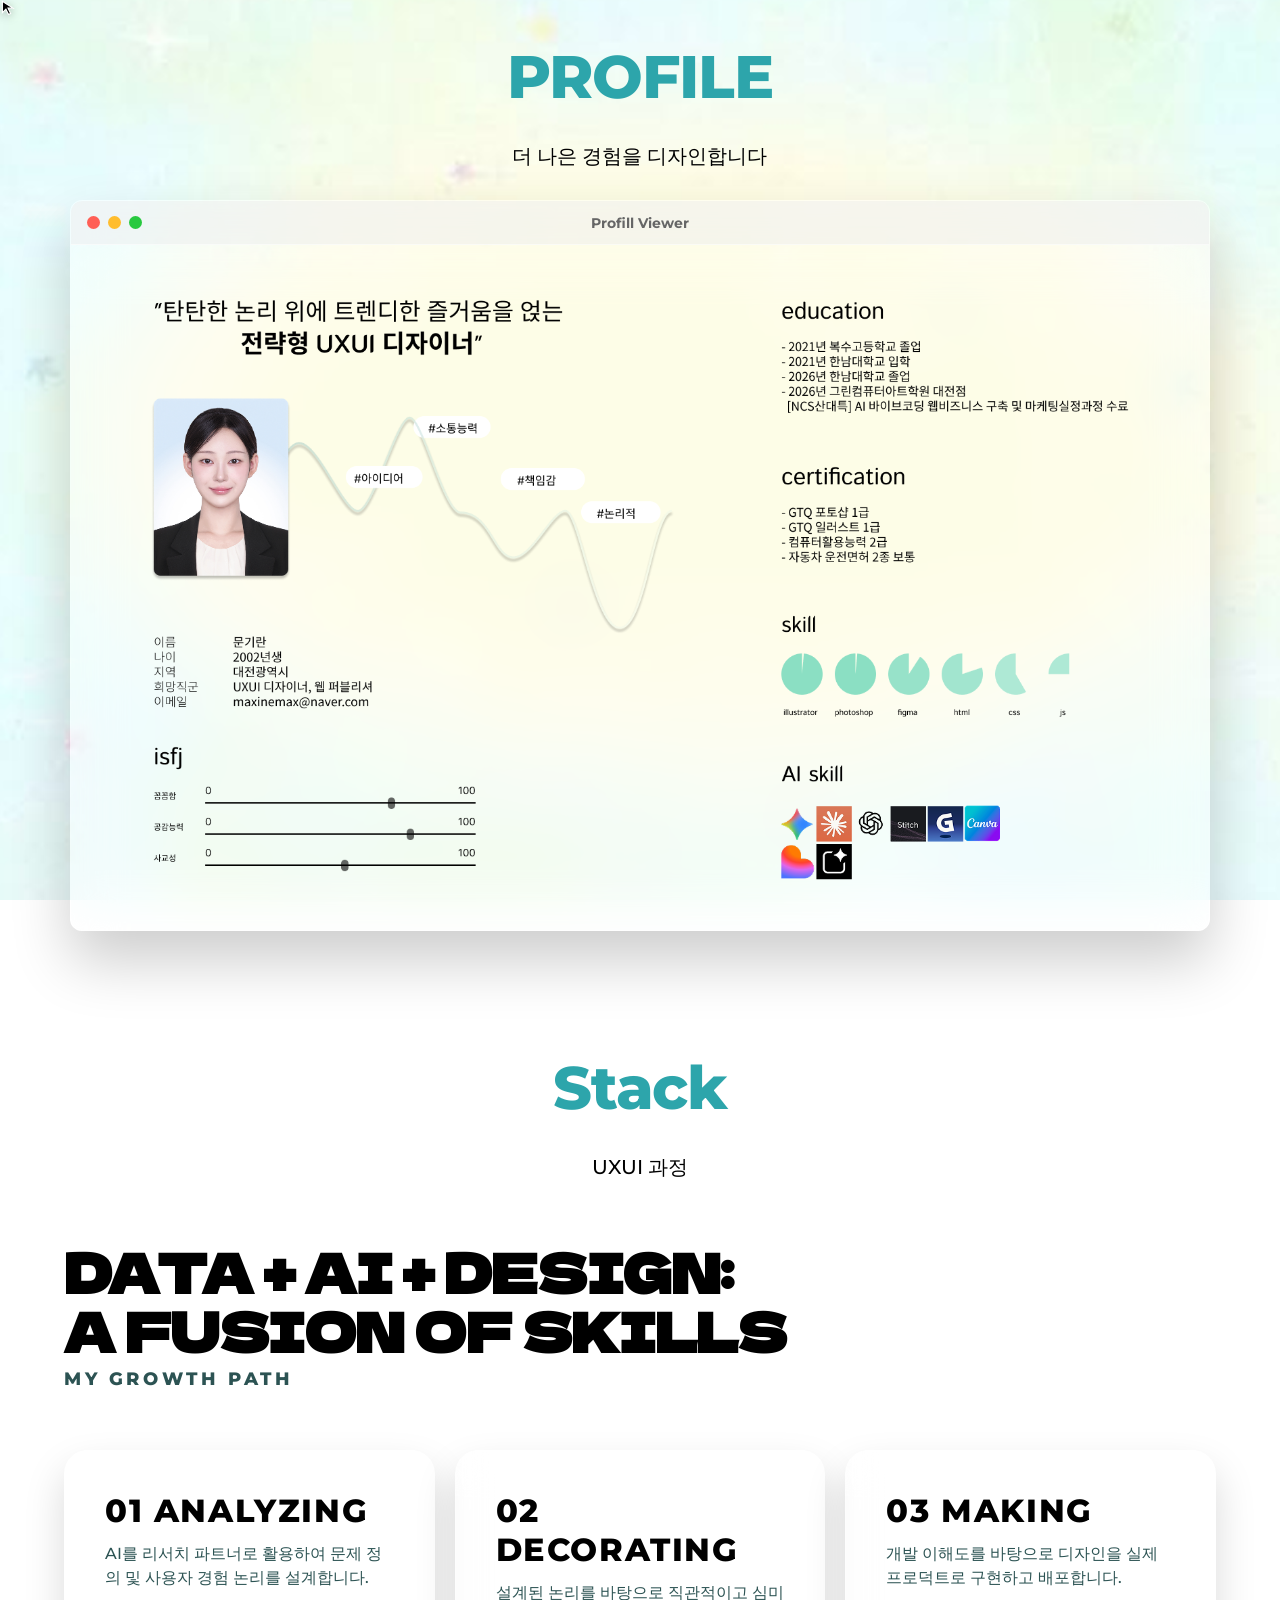
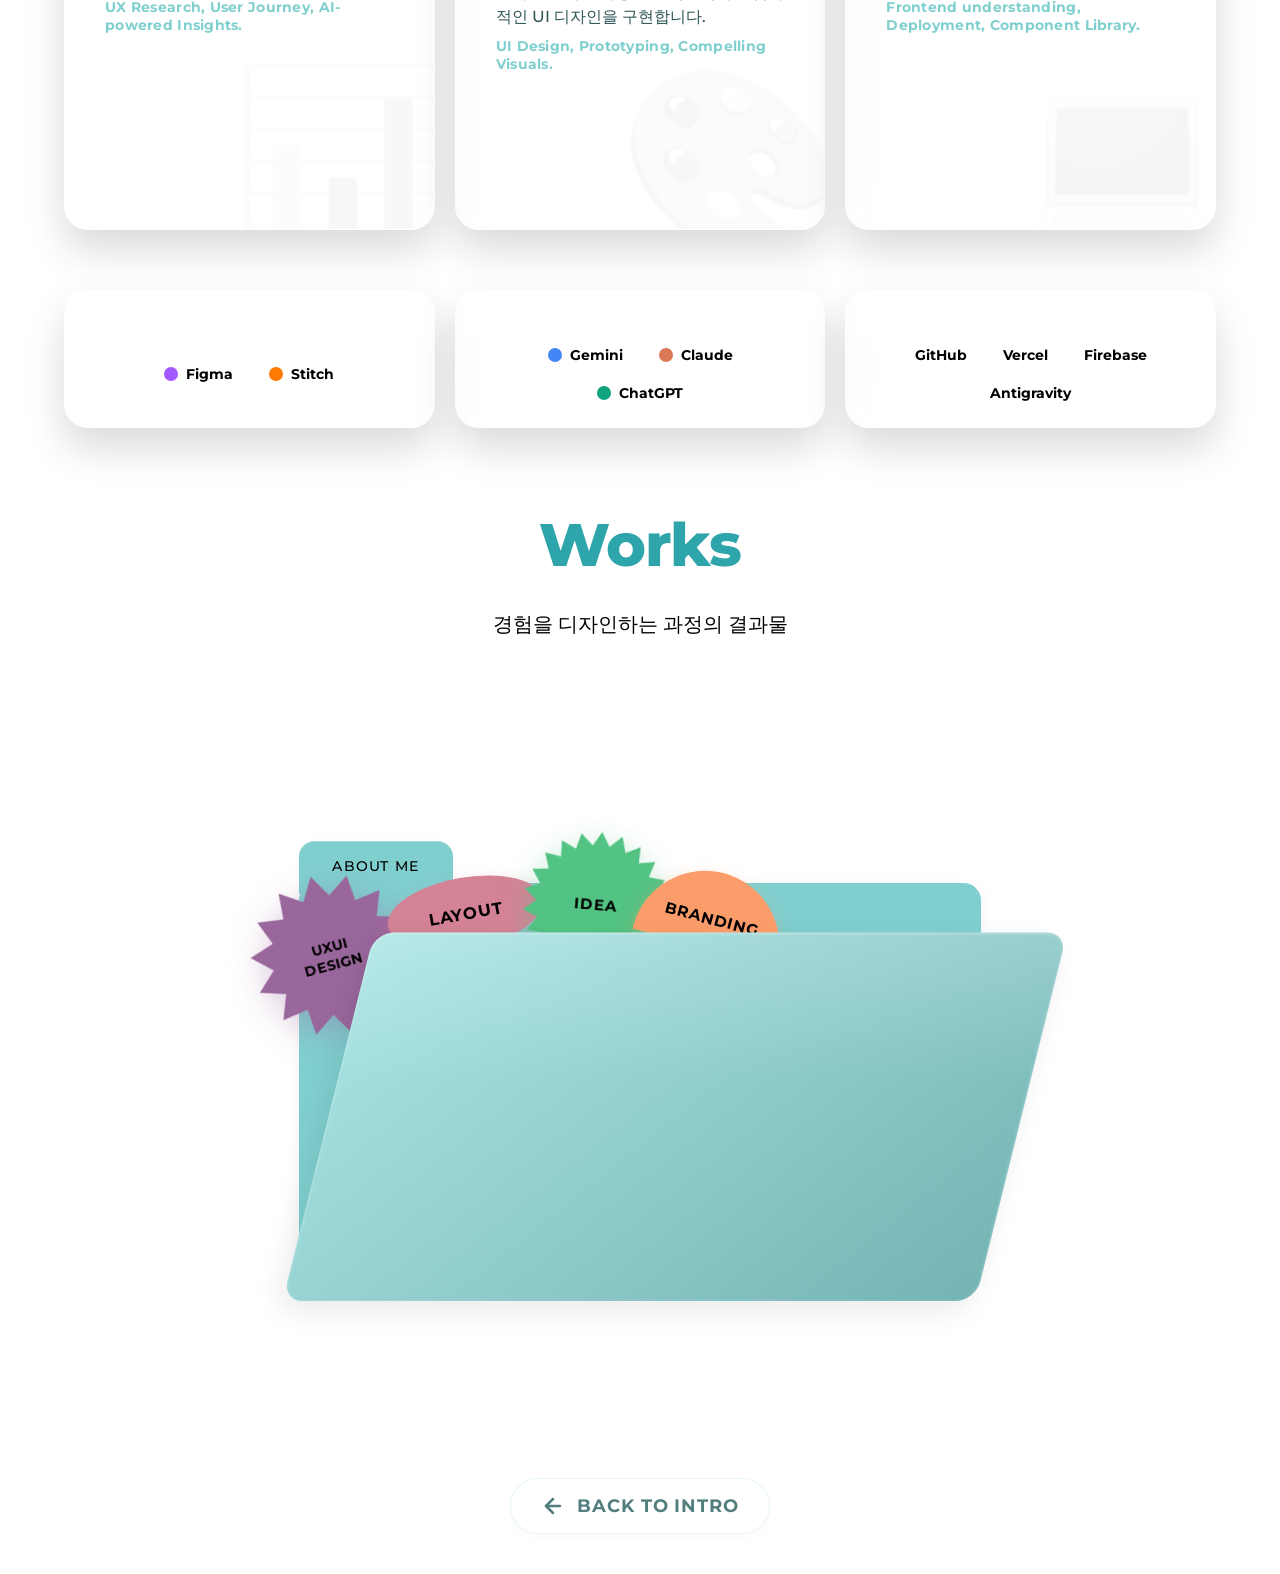
==== commit b8d04ba7: "간격 수정" ====
--- a/index.html
+++ b/index.html
@@ -48,6 +48,10 @@
 
         <!-- Section 3: Stack (Redesign) -->
         <section class="section-full section-stack">
+            <header class="profile-header">
+                <h2>Stack</h2>
+                <p>UXUI 과정</p>
+            </header>
             <div class="stack-container">
                 <!-- Top Left: Title -->
                 <div class="stack-header">
--- a/index.css
+++ b/index.css
@@ -266,21 +266,22 @@
 
 .profile-header {
   text-align: center;
-  margin-bottom: 40px;
+  margin-bottom: 30px;
 }
 
 .profile-header h2 {
   font-size: 60px;
   font-weight: 800;
-  color: #2c5353;
+  color: #2DA5AB;
   letter-spacing: -0.02em;
-  margin-bottom: 8px;
+  margin: 0 0 30px 0;
 }
 
 .profile-header p {
   font-size: 20px;
   color: #000000;
   font-weight: 500;
+  margin: 0;
 }
 
 /* OS Window Frame */
@@ -995,12 +996,21 @@
   display: flex;
   flex-direction: column;
   gap: 40px;
+  margin-top: 30px;
 }
 
 /* Header */
 .stack-header {
   text-align: left;
   margin-bottom: 20px;
+}
+
+.stack-header h2:not(.stack-title) {
+  font-size: 60px;
+  font-weight: 800;
+  color: #2DA5AB;
+  letter-spacing: -0.02em;
+  margin-bottom: 8px;
 }
 
 .stack-title {
@@ -1193,21 +1203,27 @@
 .back-btn {
   display: inline-flex;
   align-items: center;
-  gap: 8px;
+  gap: 12px;
   text-decoration: none;
   color: #527e7e;
   font-weight: 700;
-  font-size: 13px;
+  font-size: 18px;
   letter-spacing: 0.05em;
   text-transform: uppercase;
-  padding: 10px 20px;
-  border-radius: 30px;
+  padding: 15px 30px;
+  border-radius: 45px;
   background: rgba(255, 255, 255, 0.6);
   border: 1px solid rgba(128, 207, 207, 0.2);
   transition: all 0.3s cubic-bezier(0.25, 0.8, 0.25, 1);
-  margin-top: 60px;
   box-shadow: 0 4px 10px rgba(0, 0, 0, 0.02);
   z-index: 10;
+  margin-top: 200px;
+  margin-bottom: 40px;
+}
+
+.back-btn svg {
+  width: 24px;
+  height: 24px;
 }
 
 .back-btn:hover {
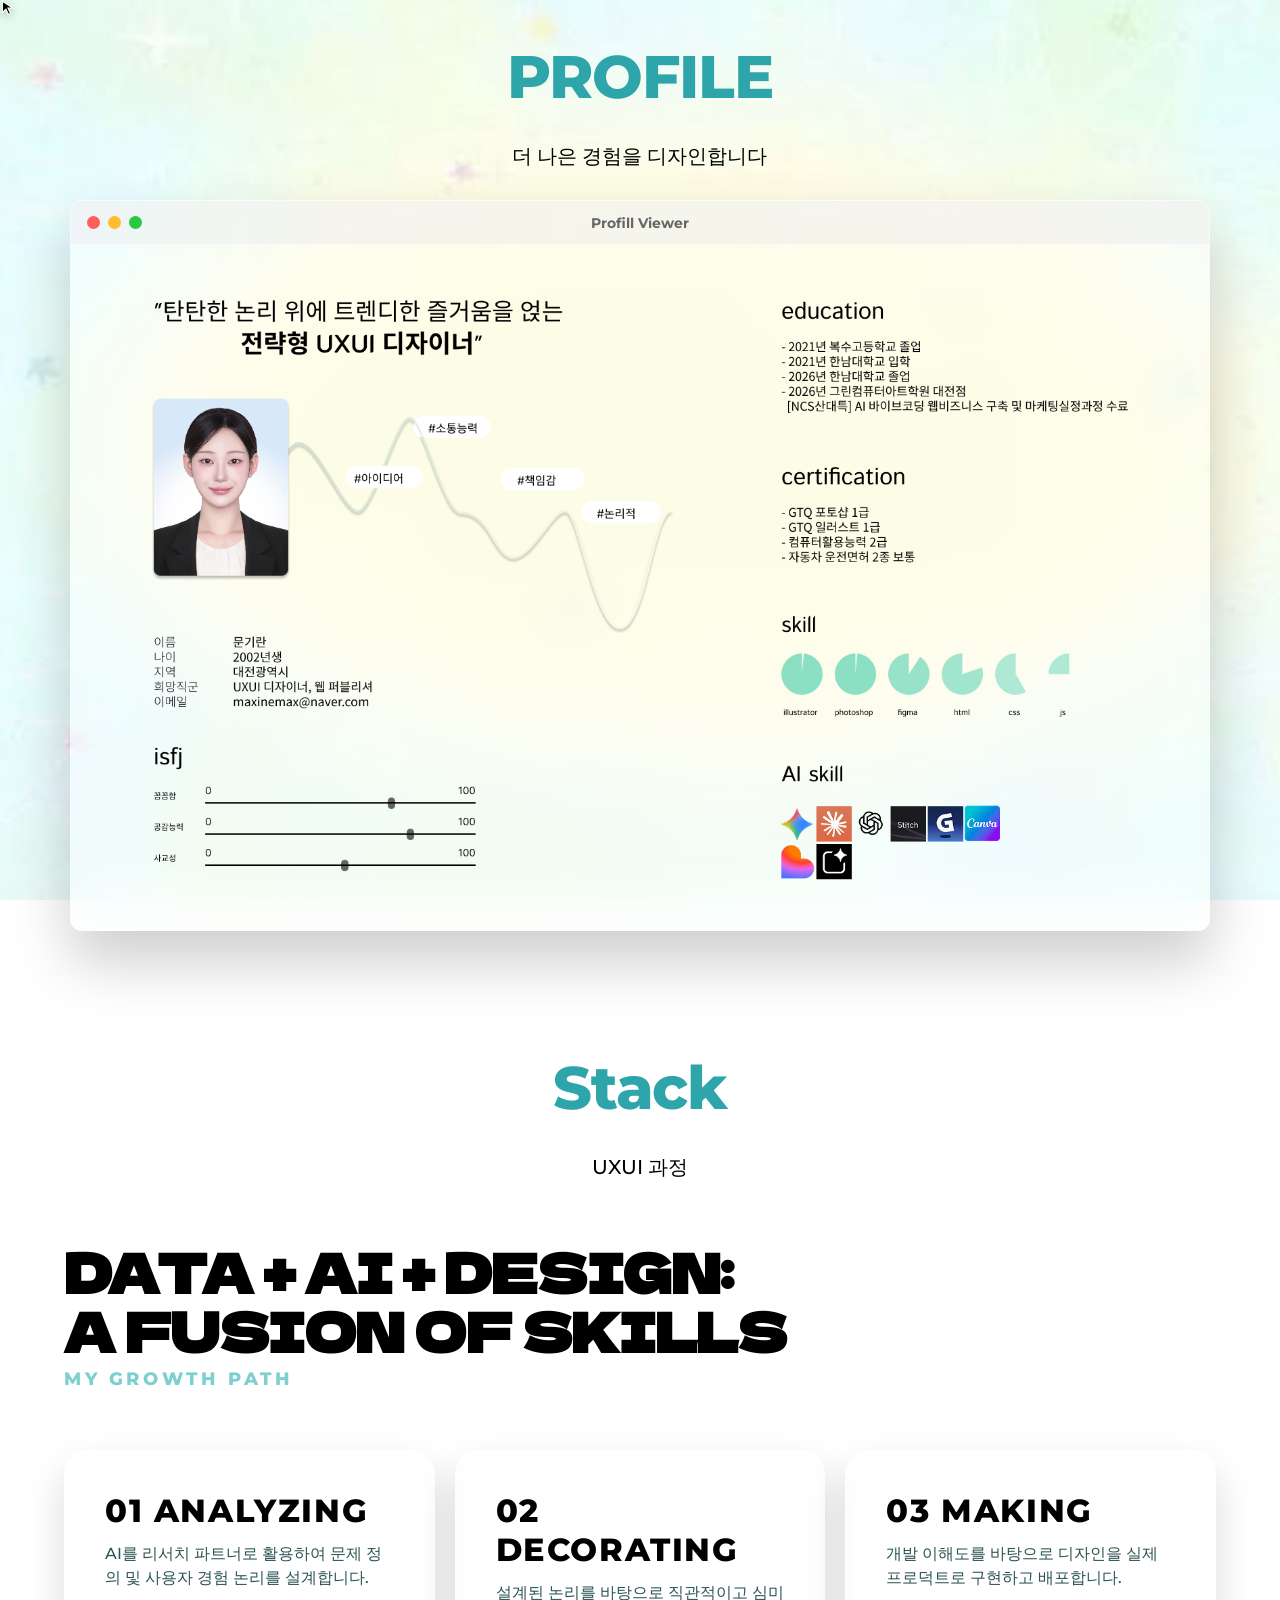
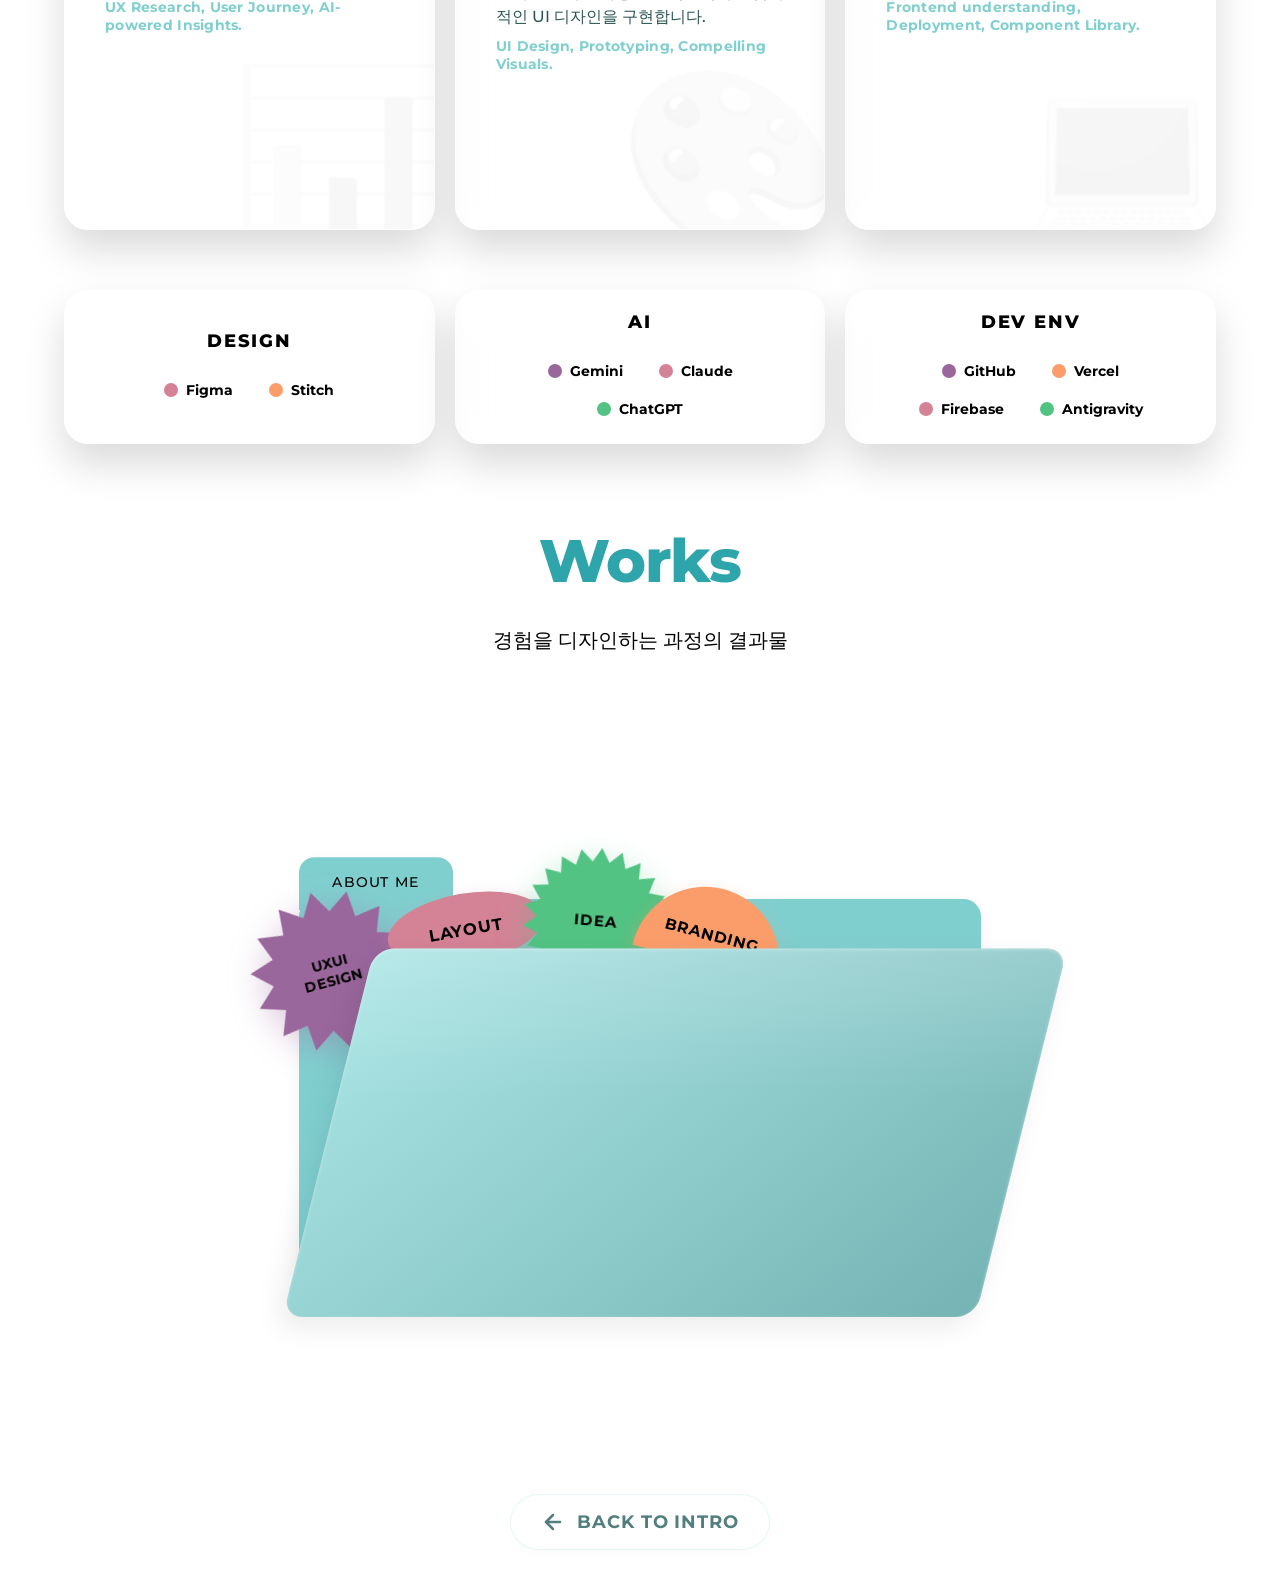
==== commit e919abcd: "컬러 수정" ====
--- a/index.html
+++ b/index.html
@@ -117,10 +117,14 @@
                     <div class="summary-card glass-card">
                         <h4 class="summary-title">DEV ENV</h4>
                         <div class="summary-logos">
-                            <span class="logo-item border-only" style="padding: 4px 12px;">GitHub</span>
-                            <span class="logo-item border-only" style="padding: 4px 12px;">Vercel</span>
-                            <span class="logo-item border-only" style="padding: 4px 12px;">Firebase</span>
-                            <span class="logo-item border-only" style="padding: 4px 12px;">Antigravity</span>
+                            <span class="logo-item border-only" style="padding: 4px 12px;"><span class="color-dot github"></span>
+                                GitHub</span>
+                            <span class="logo-item border-only" style="padding: 4px 12px;"><span class="color-dot vercel"></span>
+                                Vercel</span>
+                            <span class="logo-item border-only" style="padding: 4px 12px;"><span class="color-dot firebase"></span>
+                                Firebase</span>
+                            <span class="logo-item border-only" style="padding: 4px 12px;"><span class="color-dot antigravity"></span>
+                                Antigravity</span>
                         </div>
                     </div>
                 </div>
--- a/index.css
+++ b/index.css
@@ -431,27 +431,18 @@
   width: 14px;
   height: 14px;
   border-radius: 50%;
-}
-
-.color-dot.figma {
-  background: #a259ff;
-}
-
-.color-dot.stitch {
-  background: #ff7b00;
-}
-
-.color-dot.gemini {
-  background: #4285f4;
-}
-
-.color-dot.claude {
-  background: #d97757;
-}
-
-.color-dot.chatgpt {
-  background: #10a37f;
-}
+  background: #80cfcf;
+}
+
+.color-dot.figma { background: #d48295; }
+.color-dot.stitch { background: #fb9d6a; }
+.color-dot.gemini { background: #9a679c; }
+.color-dot.claude { background: #d48295; }
+.color-dot.chatgpt { background: #52c383; }
+.color-dot.github { background: #9a679c; }
+.color-dot.vercel { background: #fb9d6a; }
+.color-dot.firebase { background: #d48295; }
+.color-dot.antigravity { background: #52c383; }
 
 .bottom-badges {
   margin-top: 30px;
@@ -1025,7 +1016,7 @@
 .stack-subtitle {
   font-size: 18px;
   font-weight: 800;
-  color: #2c5353;
+  color: #80cfcf;
   letter-spacing: 0.2em;
 }
 
@@ -1151,10 +1142,11 @@
 }
 
 .summary-title {
-  font-size: 14px;
-  color: rgba(255, 255, 255, 0.8);
+  font-size: 18px;
+  color: #000000;
   letter-spacing: 0.1em;
-  font-weight: 700;
+  font-weight: 800;
+  margin-bottom: 12px;
 }
 
 .summary-logos {
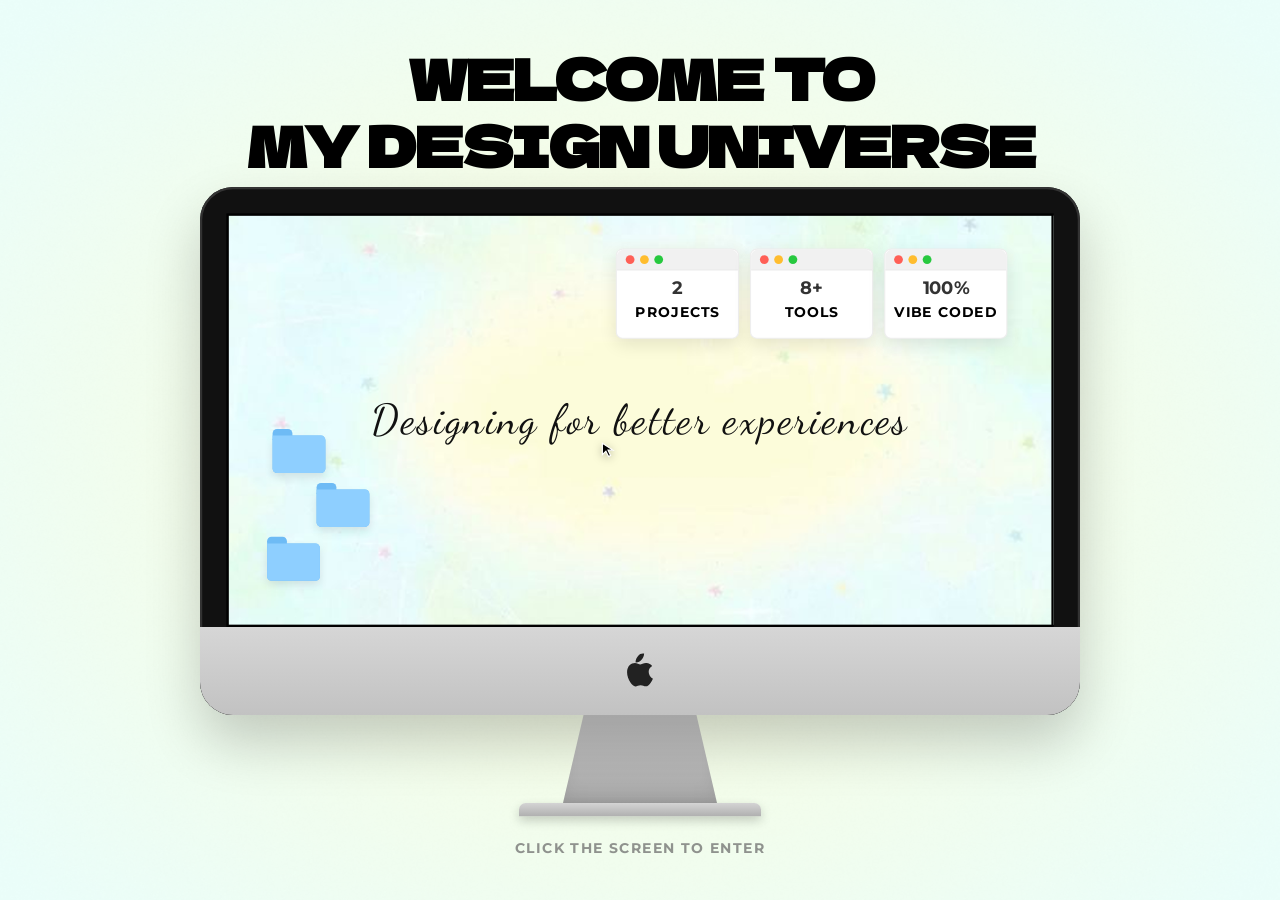
==== commit efc22509: "파일 이름 변경" ====
--- a/index.html
+++ b/index.html
@@ -4,14 +4,13 @@
 <head>
     <meta charset="UTF-8">
     <meta name="viewport" content="width=device-width, initial-scale=1.0">
-    <title>Portfolio - Landing Page</title>
-    <meta name="description" content="포트폴리오 폴더 테마의 크리에이티브 랜딩 페이지">
-    <link href="https://fonts.googleapis.com/css2?family=Dela+Gothic+One&display=swap" rel="stylesheet">
-    <link rel="stylesheet" href="index.css">
-</head>
+    <title>Portfolio</title>
+    <meta name="description" content="Welcome page before portfolio">
+    <link
+        href="https://fonts.googleapis.com/css2?family=Dela+Gothic+One&family=Dancing+Script:wght@500&family=Montserrat:wght@700&display=swap"
+        rel="stylesheet">
 
 <body>
-
     <!-- Custom Cursor Badge -->
     <div id="custom-cursor" class="custom-cursor">
         <svg class="custom-cursor-arrow" width="18" height="18" viewBox="0 0 24 24">
@@ -21,263 +20,644 @@
         <span class="custom-cursor-text">Click</span>
     </div>
 
-    <div class="scroll-container">
-
-
-
-        <!-- Section 2: Profile -->
-        <section class="section-full section-profile">
-            <header class="profile-header">
-                <h2>PROFILE</h2>
-                <p>더 나은 경험을 디자인합니다</p>
-            </header>
-            <div class="os-window">
-                <div class="os-window-header">
-                    <div class="os-dots">
-                        <span class="dot close"></span>
-                        <span class="dot minimize"></span>
-                        <span class="dot maximize"></span>
-                    </div>
-                    <div class="os-title">Profill Viewer</div>
+    <!-- Title -->
+    <div class="title-section">
+        <h1>WELCOME TO<br>MY DESIGN UNIVERSE</h1>
+    </div>
+
+    <!-- iMac Wrapper -->
+    <div class="imac-wrapper">
+        <div class="imac-frame">
+            <!-- iMac Screen Area (Clickable to main.html) -->
+            <div class="imac-screen" onclick="window.location.href='main.html'" title="">
+
+                <!-- Cursive Text -->
+                <div class="screen-text">Designing for better experiences</div>
+
+                <!-- Folders -->
+                <div class="desktop-folders">
+                    <div class="folder-icon f-1"></div>
+                    <div class="folder-icon f-2"></div>
+                    <div class="folder-icon f-3"></div>
                 </div>
-                <div class="os-window-content">
-                    <img src="img/profill.png" alt="Profile Details" class="profile-display-image">
-                </div>
-            </div>
-        </section>
-
-        <!-- Section 3: Stack (Redesign) -->
-        <section class="section-full section-stack">
-            <header class="profile-header">
-                <h2>Stack</h2>
-                <p>UXUI 과정</p>
-            </header>
-            <div class="stack-container">
-                <!-- Top Left: Title -->
-                <div class="stack-header">
-                    <h2 class="stack-title">DATA + AI + DESIGN:<br>A FUSION OF SKILLS</h2>
-                    <p class="stack-subtitle">MY GROWTH PATH</p>
-                </div>
-
-                <!-- Middle: Glassmorphism Process Cards -->
-                <div class="process-cards">
-                    <!-- Card 1 -->
-                    <div class="process-card glass-card">
-                        <div class="card-bg-icon">📊</div>
-                        <div class="card-content">
-                            <h3 class="card-step">01 ANALYZING</h3>
-                            <p class="card-desc">AI를 리서치 파트너로 활용하여 문제 정의 및 사용자 경험 논리를 설계합니다.</p>
-                            <p class="card-keywords">UX Research, User Journey, AI-powered Insights.</p>
+
+                <!-- OS Windows -->
+                <div class="desktop-windows">
+                    <div class="os-window window-1">
+                        <div class="os-header">
+                            <div class="os-dot dot-red"></div>
+                            <div class="os-dot dot-yel"></div>
+                            <div class="os-dot dot-grn"></div>
+                        </div>
+                        <div class="os-body">
+                            <div class="os-num">2</div>
+                            <div class="os-label">PROJECTS</div>
                         </div>
                     </div>
-
-                    <!-- Card 2 -->
-                    <div class="process-card glass-card">
-                        <div class="card-bg-icon">🎨</div>
-                        <div class="card-content">
-                            <h3 class="card-step">02 DECORATING</h3>
-                            <p class="card-desc">설계된 논리를 바탕으로 직관적이고 심미적인 UI 디자인을 구현합니다.</p>
-                            <p class="card-keywords">UI Design, Prototyping, Compelling Visuals.</p>
+                    <div class="os-window window-2">
+                        <div class="os-header">
+                            <div class="os-dot dot-red"></div>
+                            <div class="os-dot dot-yel"></div>
+                            <div class="os-dot dot-grn"></div>
+                        </div>
+                        <div class="os-body">
+                            <div class="os-num">8+</div>
+                            <div class="os-label">TOOLS</div>
                         </div>
                     </div>
-
-                    <!-- Card 3 -->
-                    <div class="process-card glass-card">
-                        <div class="card-bg-icon">💻</div>
-                        <div class="card-content">
-                            <h3 class="card-step">03 MAKING</h3>
-                            <p class="card-desc">개발 이해도를 바탕으로 디자인을 실제 프로덕트로 구현하고 배포합니다.</p>
-                            <p class="card-keywords">Frontend understanding, Deployment, Component Library.</p>
+                    <div class="os-window window-3">
+                        <div class="os-header">
+                            <div class="os-dot dot-red"></div>
+                            <div class="os-dot dot-yel"></div>
+                            <div class="os-dot dot-grn"></div>
                         </div>
-                    </div>
-                </div>
-
-                <!-- Bottom: Tech Stack Summary -->
-                <div class="tech-summary">
-                    <div class="summary-card glass-card">
-                        <h4 class="summary-title">DESIGN</h4>
-                        <div class="summary-logos">
-                            <span class="logo-item" style="padding: 4px 12px;"><span class="color-dot figma"></span>
-                                Figma</span>
-                            <span class="logo-item" style="padding: 4px 12px;"><span class="color-dot stitch"></span>
-                                Stitch</span>
-                        </div>
-                    </div>
-                    <div class="summary-card glass-card">
-                        <h4 class="summary-title">AI</h4>
-                        <div class="summary-logos">
-                            <span class="logo-item" style="padding: 4px 12px;"><span class="color-dot gemini"></span>
-                                Gemini</span>
-                            <span class="logo-item" style="padding: 4px 12px;"><span class="color-dot claude"></span>
-                                Claude</span>
-                            <span class="logo-item" style="padding: 4px 12px;"><span class="color-dot chatgpt"></span>
-                                ChatGPT</span>
-                        </div>
-                    </div>
-                    <div class="summary-card glass-card">
-                        <h4 class="summary-title">DEV ENV</h4>
-                        <div class="summary-logos">
-                            <span class="logo-item border-only" style="padding: 4px 12px;"><span class="color-dot github"></span>
-                                GitHub</span>
-                            <span class="logo-item border-only" style="padding: 4px 12px;"><span class="color-dot vercel"></span>
-                                Vercel</span>
-                            <span class="logo-item border-only" style="padding: 4px 12px;"><span class="color-dot firebase"></span>
-                                Firebase</span>
-                            <span class="logo-item border-only" style="padding: 4px 12px;"><span class="color-dot antigravity"></span>
-                                Antigravity</span>
+                        <div class="os-body">
+                            <div class="os-num">100%</div>
+                            <div class="os-label">VIBE CODED</div>
                         </div>
                     </div>
                 </div>
             </div>
-        </section>
-
-        <!-- Section 4: Works -->
-        <section class="section-full section-works">
-            <header class="profile-header">
-                <h2>Works</h2>
-                <p>경험을 디자인하는 과정의 결과물</p>
-            </header>
-
-            <div class="tools-folder-content">
-                <!-- Existing Folder Wrapper -->
-                <div class="folder-wrapper">
-
-                    <!-- Folder Back Flap -->
-                    <div class="folder-back">
-                        <!-- Tab: ABOUT ME -->
-                        <div class="tab-about-me" id="tab-about-me">
-                            <span>ABOUT ME</span>
-                        </div>
-                    </div>
-
-                    <!-- Folder Inserts (File Icons/Tabs) -->
-                    <div class="folder-inserts">
-
-                        <!-- Insert 1: UXUI DESIGN (Purple Starburst) -->
-                        <a href="subpage.html" class="insert-uxui" id="insert-uxui" title="UX/UI Design Portfolio">
-                            <div class="starburst-container">
-                                <svg width="100%" height="100%" viewBox="0 0 160 160">
-                                    <polygon id="starburst-uxui" points="" fill="#9a679c" />
-                                </svg>
-                                <div class="insert-text">
-                                    UXUI<br>DESIGN
-                                </div>
-                            </div>
-                        </a>
-
-                        <!-- Insert 2: LAYOUT (Pink Oval) -->
-                        <a href="subpage.html" class="insert-layout" id="insert-layout" title="Layout Design Portfolio">
-                            <div class="oval-shape">
-                                <span>LAYOUT</span>
-                            </div>
-                        </a>
-
-                        <!-- Insert 3: IDEA (Green Starburst) -->
-                        <a href="subpage.html" class="insert-idea" id="insert-idea" title="Idea & Strategy Portfolio">
-                            <div class="starburst-container">
-                                <svg width="100%" height="100%" viewBox="0 0 160 160">
-                                    <polygon id="starburst-idea" points="" fill="#52c383" />
-                                </svg>
-                                <div class="insert-text">
-                                    IDEA
-                                </div>
-                            </div>
-                        </a>
-
-                        <!-- Insert 4: BRANDING (Orange Dome) -->
-                        <a href="subpage.html" class="insert-branding" id="insert-branding" title="Branding Portfolio">
-                            <div class="dome-shape">
-                                <span>BRANDING</span>
-                            </div>
-                        </a>
-
-                    </div>
-
-                    <!-- Folder Front Flap -->
-                    <a href="subpage.html" class="folder-front" id="folder-front" title="">
-                    </a>
-
-
-
-                </div>
-            </div> <!-- End tools-folder-content -->
-
-            <!-- Back Button -->
-            <a href="first.html" class="back-btn">
-                <svg width="16" height="16" viewBox="0 0 24 24" fill="none" stroke="currentColor" stroke-width="2.5"
-                    stroke-linecap="round" stroke-linejoin="round">
-                    <line x1="19" y1="12" x2="5" y2="12" />
-                    <polyline points="12 19 5 12 12 5" />
-                </svg>
-                Back to Intro
-            </a>
-
-        </section>
+
+            <!-- iMac Chin -->
+            <div class="imac-chin">
+                <div class="apple-logo"></div>
+            </div>
+        </div>
+
+        <!-- iMac Stand -->
+        <div class="imac-stand"></div>
+        <div class="imac-stand-base"></div>
     </div>
 
-    <script>
-        document.addEventListener("DOMContentLoaded", () => {
-            // Helper function to dynamically calculate and generate spiky starburst polygons
-            const makeStarburst = (elementId, spikes, outerRadius, innerRadius) => {
-                const el = document.getElementById(elementId);
-                if (!el) return;
-
-                const center = 80; // Center coordinate of 160x160 viewBox
-                const points = [];
-
-                for (let i = 0; i < spikes * 2; i++) {
-                    // Subtract Math.PI / 2 to start the drawing from the top center
-                    const angle = (i * Math.PI) / spikes - Math.PI / 2;
-                    const r = (i % 2 === 0) ? outerRadius : innerRadius;
-                    const x = center + r * Math.cos(angle);
-                    const y = center + r * Math.sin(angle);
-                    points.push(`${x.toFixed(1)},${y.toFixed(1)}`);
-                }
-
-                el.setAttribute("points", points.join(" "));
-            };
-
-            // Generate the spiky shapes matching the user's reference image
-            makeStarburst("starburst-uxui", 14, 76, 56);
-            makeStarburst("starburst-idea", 22, 76, 62);
-
-            // Custom floating cursor badge tracking globally
-            const cursor = document.getElementById("custom-cursor");
-            const frontFlap = document.querySelector(".folder-front");
-
-            document.addEventListener("mousemove", (e) => {
-                // Using requestAnimationFrame for high-performance screen refresh rate alignment
-                window.requestAnimationFrame(() => {
-                    cursor.style.left = `${e.clientX}px`;
-                    cursor.style.top = `${e.clientY}px`;
-                });
+    <!-- Enter Instruction -->
+    <div class="enter-hint">Click the screen to enter</div>
+
+</body>
+
+<style>
+    * {
+        cursor: none !important;
+    }
+
+    body {
+        margin: 0;
+        padding: 0;
+        background: url('img/Frame.png') no-repeat center center;
+        background-size: cover;
+        display: flex;
+        flex-direction: column;
+        align-items: center;
+        justify-content: center;
+        min-height: 100vh;
+        overflow-x: hidden;
+        font-family: 'Montserrat', sans-serif;
+    }
+
+    /* Title Area */
+    .title-section {
+        text-align: center;
+        margin-bottom: 10px;
+    }
+
+    .title-section h1 {
+        font-family: 'Dela Gothic One', sans-serif;
+        font-size: 56px;
+        color: #000000;
+        line-height: 1.2;
+        margin: 0;
+        letter-spacing: -0.02em;
+        text-transform: uppercase;
+    }
+
+    /* iMac Wrapper (for scaling) */
+    .imac-wrapper {
+        display: flex;
+        flex-direction: column;
+        align-items: center;
+        transform-origin: top center;
+        transform: scale(1.1);
+    }
+
+    /* iMac Frame */
+    .imac-frame {
+        width: 800px;
+        height: 480px;
+        background: #111111;
+        border-radius: 30px;
+        padding: 24px 24px 80px 24px;
+        /* thick borders and thick bottom chin */
+        position: relative;
+        box-shadow: 0 25px 50px rgba(0, 0, 0, 0.2), inset 0 0 0 2px #333;
+        box-sizing: border-box;
+    }
+
+    /* Chin (Silver bottom) */
+    .imac-chin {
+        position: absolute;
+        bottom: 0;
+        left: 0;
+        width: 100%;
+        height: 80px;
+        background: linear-gradient(to bottom, #d6d6d6, #c2c2c2);
+        border-bottom-left-radius: 30px;
+        border-bottom-right-radius: 30px;
+        display: flex;
+        align-items: center;
+        justify-content: center;
+    }
+
+    /* Apple Logo */
+    .apple-logo {
+        width: 28px;
+        height: 32px;
+        background: url('data:image/svg+xml;utf8,<svg xmlns="http://www.w3.org/2000/svg" viewBox="0 0 384 512"><path fill="%23222" d="M318.7 268.7c-.2-36.7 16.4-64.4 50-84.8-18.8-26.9-47.2-41.7-84.7-44.6-35.5-2.8-74.3 20.7-88.5 20.7-15 0-49.4-19.7-76.4-19.7C63.3 141.2 4 184.8 4 273.5q0 39.3 14.4 81.2c12.8 36.7 59 126.7 107.2 125.2 25.2-.6 43-17.9 75.8-17.9 31.8 0 48.3 17.9 76.4 17.3 48.6-.8 90.4-86.8 102.7-111.4-40.3-24.6-61.9-63-61.8-99.2zm-101.4-180.1c22.7-27.6 37.6-61.3 33.6-96.6-29.3 1.2-66.2 19.8-89.8 47.9-19.9 23.3-37.1 58.7-32.3 92.8 33.2 2.6 66.8-17.2 88.5-44.1z"/></svg>') no-repeat center;
+        background-size: contain;
+    }
+
+    /* iMac Stand */
+    .imac-stand {
+        width: 140px;
+        height: 90px;
+        background: linear-gradient(to bottom, #cccccc, #aaaaaa);
+        clip-path: polygon(15% 0%, 85% 0%, 100% 100%, 0% 100%);
+        margin-top: -10px;
+        /* pull under the chin */
+        position: relative;
+        z-index: -1;
+        box-shadow: inset 0 -5px 15px rgba(0, 0, 0, 0.1);
+    }
+
+    .imac-stand-base {
+        width: 220px;
+        height: 12px;
+        background: linear-gradient(to bottom, #d4d4d4, #b0b0b0);
+        border-radius: 6px 6px 0 0;
+        box-shadow: 0 4px 10px rgba(0, 0, 0, 0.2);
+    }
+
+    /* Screen Display */
+    .imac-screen {
+        width: 100%;
+        height: 100%;
+        background: url('img/imaccover.png') no-repeat center center;
+        background-size: cover;
+        position: relative;
+        overflow: hidden;
+        border: 2px solid #000;
+        box-sizing: border-box;
+        cursor: pointer;
+        /* Click to enter */
+        transition: opacity 0.3s;
+    }
+
+    .imac-screen:hover {
+        opacity: 0.95;
+    }
+
+    /* Screen Elements */
+    .screen-text {
+        position: absolute;
+        top: 50%;
+        left: 50%;
+        transform: translate(-50%, -50%);
+        font-family: 'Dancing Script', cursive;
+        font-size: 38px;
+        color: #111;
+        white-space: nowrap;
+        letter-spacing: 0.05em;
+    }
+
+    /* Weather Widget */
+    .weather-widget {
+        position: absolute;
+        top: 20px;
+        left: 20px;
+        width: 130px;
+        height: 130px;
+        background: rgba(255, 255, 255, 0.3);
+        backdrop-filter: blur(12px);
+        border: 1px solid rgba(255, 255, 255, 0.6);
+        border-radius: 18px;
+        padding: 15px;
+        color: #333;
+        font-family: 'Montserrat', sans-serif;
+        box-shadow: 0 8px 20px rgba(0, 0, 0, 0.2);
+        display: flex;
+        flex-direction: column;
+        justify-content: space-between;
+        box-sizing: border-box;
+    }
+
+    .weather-location {
+        font-size: 10px;
+        font-weight: 600;
+    }
+
+    .weather-temp {
+        font-size: 34px;
+        font-weight: 400;
+        margin-top: -15px;
+    }
+
+    .weather-bottom {
+        display: flex;
+        flex-direction: column;
+        gap: 2px;
+    }
+
+    .weather-icon {
+        font-size: 14px;
+    }
+
+    .weather-desc {
+        font-size: 9px;
+        line-height: 1.2;
+    }
+
+    /* Folders on Desktop */
+    .desktop-folders {
+        position: absolute;
+        left: 40px;
+        top: 200px;
+        display: flex;
+        flex-direction: column;
+        gap: 15px;
+    }
+
+    .f-1 {
+        margin-left: 0;
+    }
+
+    .f-2 {
+        margin-left: 40px;
+    }
+
+    .f-3 {
+        margin-left: -5px;
+    }
+
+    .folder-icon {
+        width: 48px;
+        height: 34px;
+        background: #6ebbf5;
+        border-radius: 4px;
+        position: relative;
+        box-shadow: 0 4px 8px rgba(0, 0, 0, 0.1);
+    }
+
+    .folder-icon::before {
+        content: '';
+        position: absolute;
+        top: -6px;
+        left: 0;
+        width: 18px;
+        height: 10px;
+        background: #6ebbf5;
+        border-top-left-radius: 4px;
+        border-top-right-radius: 4px;
+    }
+
+    .folder-icon::after {
+        content: '';
+        position: absolute;
+        top: 0;
+        left: 0;
+        width: 100%;
+        height: 100%;
+        background: #8ecfff;
+        border-radius: 4px;
+        border-top-left-radius: 0;
+    }
+
+    /* OS Windows on Desktop */
+    .desktop-windows {
+        position: absolute;
+        right: 40px;
+        top: 30px;
+        display: flex;
+        flex-direction: row;
+        gap: 10px;
+    }
+
+    .os-window {
+        width: max-content;
+        min-width: 110px;
+        padding-bottom: 10px;
+        height: 70px;
+        background: #ffffff;
+        border-radius: 6px;
+        box-shadow: 0 5px 15px rgba(0, 0, 0, 0.1);
+        border: 1px solid #eeeeee;
+        display: flex;
+        flex-direction: column;
+    }
+
+    .os-header {
+        height: 18px;
+        background: #f1f1f1;
+        border-bottom: 1px solid #ddd;
+        border-top-left-radius: 6px;
+        border-top-right-radius: 6px;
+        display: flex;
+        align-items: center;
+        padding: 0 8px;
+        gap: 5px;
+    }
+
+    .os-dot {
+        width: 8px;
+        height: 8px;
+        border-radius: 50%;
+    }
+
+    .dot-red {
+        background: #ff5f56;
+    }
+
+    .dot-yel {
+        background: #ffbd2e;
+    }
+
+    .dot-grn {
+        background: #27c93f;
+    }
+
+    .os-body {
+        flex: 1;
+        display: flex;
+        flex-direction: column;
+        justify-content: center;
+        align-items: center;
+    }
+
+    .os-num {
+        font-size: 16px;
+        font-weight: 700;
+        color: #333;
+        margin-bottom: 4px;
+    }
+
+    .os-label {
+        font-size: 13px;
+        font-weight: 700;
+        color: #000;
+        letter-spacing: 0.05em;
+    }
+
+    /* Enter Hint */
+    .enter-hint {
+        margin-top: 80px;
+        font-size: 14px;
+        color: #666;
+        letter-spacing: 0.1em;
+        text-transform: uppercase;
+        font-weight: 700;
+        opacity: 0.7;
+        animation: pulse 2s infinite;
+    }
+
+    @keyframes pulse {
+        0% {
+            opacity: 0.5;
+        }
+
+        50% {
+            opacity: 1;
+        }
+
+        100% {
+            opacity: 0.5;
+        }
+    }
+
+    /* Responsiveness */
+    @media (max-width: 900px) {
+        .imac-wrapper {
+            transform: scale(0.7);
+        }
+
+        .title-section h1 {
+            font-size: 42px;
+        }
+    }
+
+    @media (max-width: 600px) {
+        .imac-wrapper {
+            transform: scale(0.45);
+        }
+
+        .title-section h1 {
+            font-size: 32px;
+        }
+    }
+
+    /* Widget Grid */
+    .widget-grid {
+        position: absolute;
+        top: 0;
+        left: 0;
+        right: 0;
+        bottom: 0;
+        padding: 20px;
+        display: grid;
+        grid-template-areas:
+            "apps p1 p2 files"
+            "apps search search files"
+            "tall personal personal quote";
+        grid-template-columns: 1fr 0.8fr 0.8fr 1fr;
+        grid-template-rows: 1fr 0.8fr 1fr;
+        gap: 15px;
+        z-index: 0;
+        box-sizing: border-box;
+        pointer-events: none;
+        /* Let folders be clickable */
+    }
+
+    .widget {
+        background: rgba(255, 255, 255, 0.4);
+        backdrop-filter: blur(12px);
+        border: 1px solid rgba(255, 255, 255, 0.6);
+        border-radius: 16px;
+        box-shadow: 0 4px 15px rgba(0, 0, 0, 0.05);
+        display: flex;
+        justify-content: center;
+        align-items: center;
+        color: #444;
+        font-size: 14px;
+        font-weight: 700;
+        overflow: hidden;
+        position: relative;
+    }
+
+    .w-apps {
+        grid-area: apps;
+        align-items: flex-start;
+        padding-top: 15px;
+    }
+
+    .w-files {
+        grid-area: files;
+        align-items: flex-start;
+        padding-top: 15px;
+    }
+
+    .w-personal {
+        grid-area: personal;
+        align-items: flex-start;
+        padding-top: 15px;
+    }
+
+    .photo-widget {
+        background: linear-gradient(135deg, rgba(200, 220, 200, 0.6), rgba(150, 180, 150, 0.6));
+    }
+
+    .w-p1 {
+        grid-area: p1;
+        background: url('https://images.unsplash.com/photo-1416879598555-221afebdbdb6?w=400&q=80') center/cover;
+        border: none;
+    }
+
+    .w-p2 {
+        grid-area: p2;
+        background: url('https://images.unsplash.com/photo-1600040523091-628d6174bb04?w=400&q=80') center/cover;
+        border: none;
+    }
+
+    .w-tall {
+        grid-area: tall;
+        background: url('https://images.unsplash.com/photo-1519681393784-d120267933ba?w=400&q=80') center/cover;
+        border: none;
+    }
+
+    .w-search {
+        grid-area: search;
+        background: rgba(250, 248, 245, 0.95);
+        display: flex;
+        flex-direction: row;
+        justify-content: space-between;
+        align-items: center;
+        padding: 15px 25px;
+        border-radius: 20px;
+    }
+
+    .search-content {
+        display: flex;
+        flex-direction: column;
+        gap: 8px;
+    }
+
+    .search-title {
+        font-size: 13px;
+        font-weight: 700;
+        color: #555;
+    }
+
+    .color-dots {
+        display: flex;
+        gap: 8px;
+    }
+
+    .color-dots span {
+        width: 14px;
+        height: 14px;
+        border-radius: 50%;
+        display: inline-block;
+    }
+
+    .search-icon-circle {
+        width: 32px;
+        height: 32px;
+        border-radius: 50%;
+        background: #a47e62;
+        display: flex;
+        justify-content: center;
+        align-items: center;
+    }
+
+    .w-quote {
+        grid-area: quote;
+        font-size: 11px;
+        font-weight: 500;
+        text-align: center;
+        padding: 15px;
+        font-style: italic;
+        color: #333;
+        line-height: 1.4;
+    }
+
+    /* --- Custom Cursor Badge --- */
+    .custom-cursor {
+        position: fixed;
+        pointer-events: none;
+        z-index: 1000000;
+        display: flex;
+        align-items: center;
+        gap: 6px;
+        opacity: 0;
+        transform: scale(0.6);
+        transform-origin: top left;
+        transition: opacity 0.25s cubic-bezier(0.25, 0.8, 0.25, 1), transform 0.25s cubic-bezier(0.25, 0.8, 0.25, 1);
+        margin-top: -1px;
+        margin-left: -1px;
+    }
+
+    .custom-cursor.active {
+        opacity: 1;
+        transform: scale(1);
+    }
+
+    .custom-cursor-arrow {
+        filter: drop-shadow(0 2px 4px rgba(0, 0, 0, 0.25));
+        display: block;
+    }
+
+    .custom-cursor-text {
+        background-color: #ffffff;
+        color: #000000;
+        font-family: 'Montserrat', sans-serif;
+        font-size: 11px;
+        font-weight: 700;
+        letter-spacing: 0.05em;
+        padding: 4px 10px 3px 10px;
+        border-radius: 20px;
+        box-shadow: 0 4px 12px rgba(0, 0, 0, 0.25);
+        text-transform: uppercase;
+        display: inline-block;
+        line-height: 1;
+        opacity: 0;
+        transform: scale(0.8);
+        transition: opacity 0.2s cubic-bezier(0.25, 0.8, 0.25, 1), transform 0.2s cubic-bezier(0.25, 0.8, 0.25, 1);
+    }
+
+    .custom-cursor.show-text .custom-cursor-text {
+        opacity: 1;
+        transform: scale(1);
+    }
+</style>
+
+<script>
+    document.addEventListener("DOMContentLoaded", () => {
+        const cursor = document.getElementById("custom-cursor");
+        const imacScreen = document.querySelector(".imac-screen");
+
+        document.addEventListener("mousemove", (e) => {
+            window.requestAnimationFrame(() => {
+                cursor.style.left = `${e.clientX}px`;
+                cursor.style.top = `${e.clientY}px`;
             });
-
-            // Show cursor when mouse enters the viewport
-            document.addEventListener("mouseenter", () => {
-                cursor.classList.add("active");
-            });
-
-            // Hide cursor when mouse leaves the viewport
-            document.addEventListener("mouseleave", () => {
-                cursor.classList.remove("active");
-            });
-
-            // Show cursor text only when hovering over the front flap
-            if (frontFlap) {
-                frontFlap.addEventListener("mouseenter", () => {
-                    cursor.classList.add("show-text");
-                });
-                frontFlap.addEventListener("mouseleave", () => {
-                    cursor.classList.remove("show-text");
-                });
-            }
-
-            // Show by default if mouse is already in the viewport
-            cursor.classList.add("active");
         });
-    </script>
-
-</body>
+
+        document.addEventListener("mouseenter", () => cursor.classList.add("active"));
+        document.addEventListener("mouseleave", () => cursor.classList.remove("active"));
+
+        if (imacScreen) {
+            imacScreen.addEventListener("mouseenter", () => cursor.classList.add("show-text"));
+            imacScreen.addEventListener("mouseleave", () => cursor.classList.remove("show-text"));
+        }
+
+        cursor.classList.add("active");
+    });
+</script>
 
 </html>
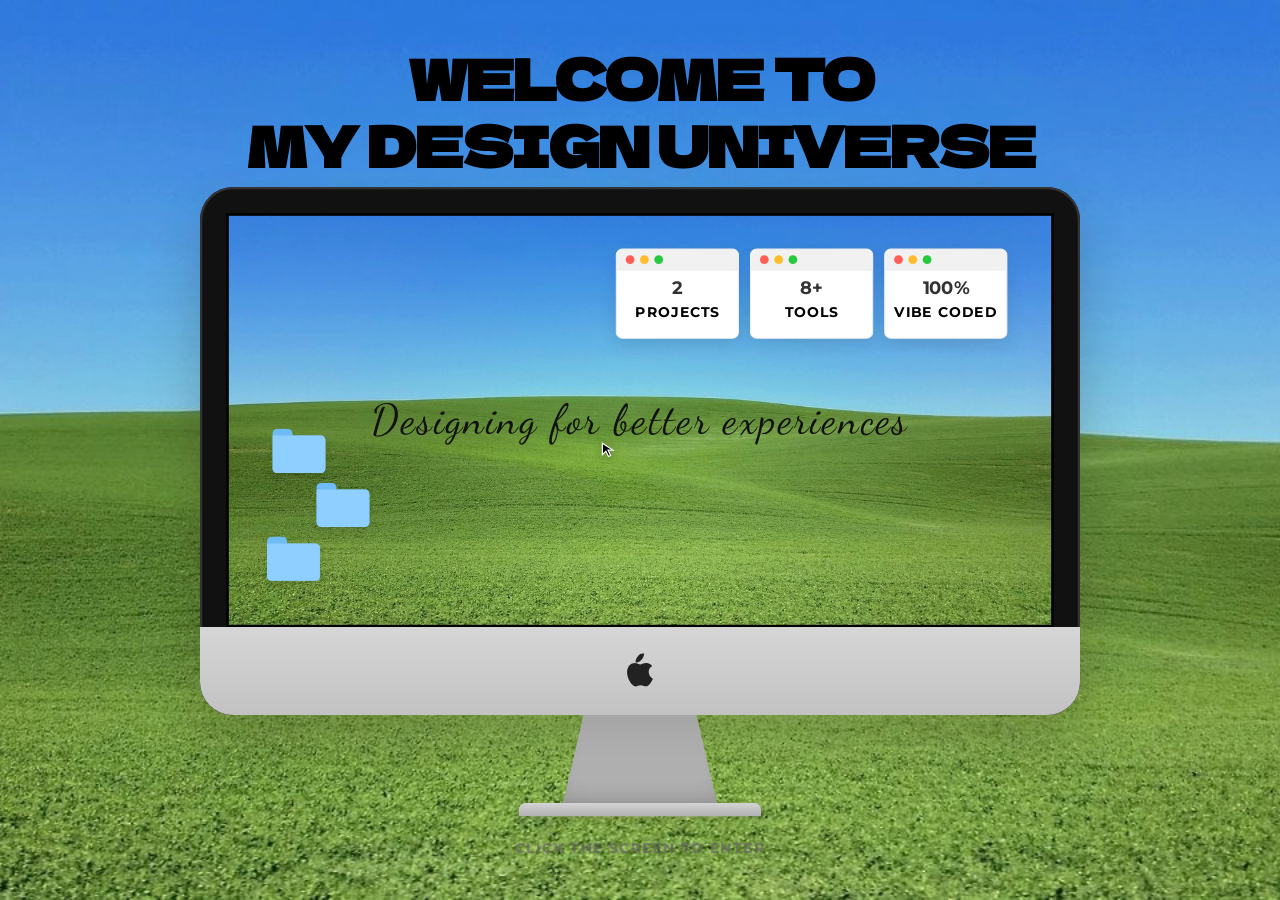
==== commit 4624fd9d: "버튼 추가" ====
--- a/index.html
+++ b/index.html
@@ -100,10 +100,21 @@
         cursor: none !important;
     }
 
+    @media (hover: none) and (pointer: coarse),
+    (max-width: 768px) {
+        * {
+            cursor: auto !important;
+        }
+
+        .custom-cursor {
+            display: none !important;
+        }
+    }
+
     body {
         margin: 0;
         padding: 0;
-        background: url('img/Frame.png') no-repeat center center;
+        background: url('img/imaccover.jpg') no-repeat center center;
         background-size: cover;
         display: flex;
         flex-direction: column;
@@ -200,7 +211,7 @@
     .imac-screen {
         width: 100%;
         height: 100%;
-        background: url('img/imaccover.png') no-repeat center center;
+        background: url('img/imaccover.jpg') no-repeat center center;
         background-size: cover;
         position: relative;
         overflow: hidden;
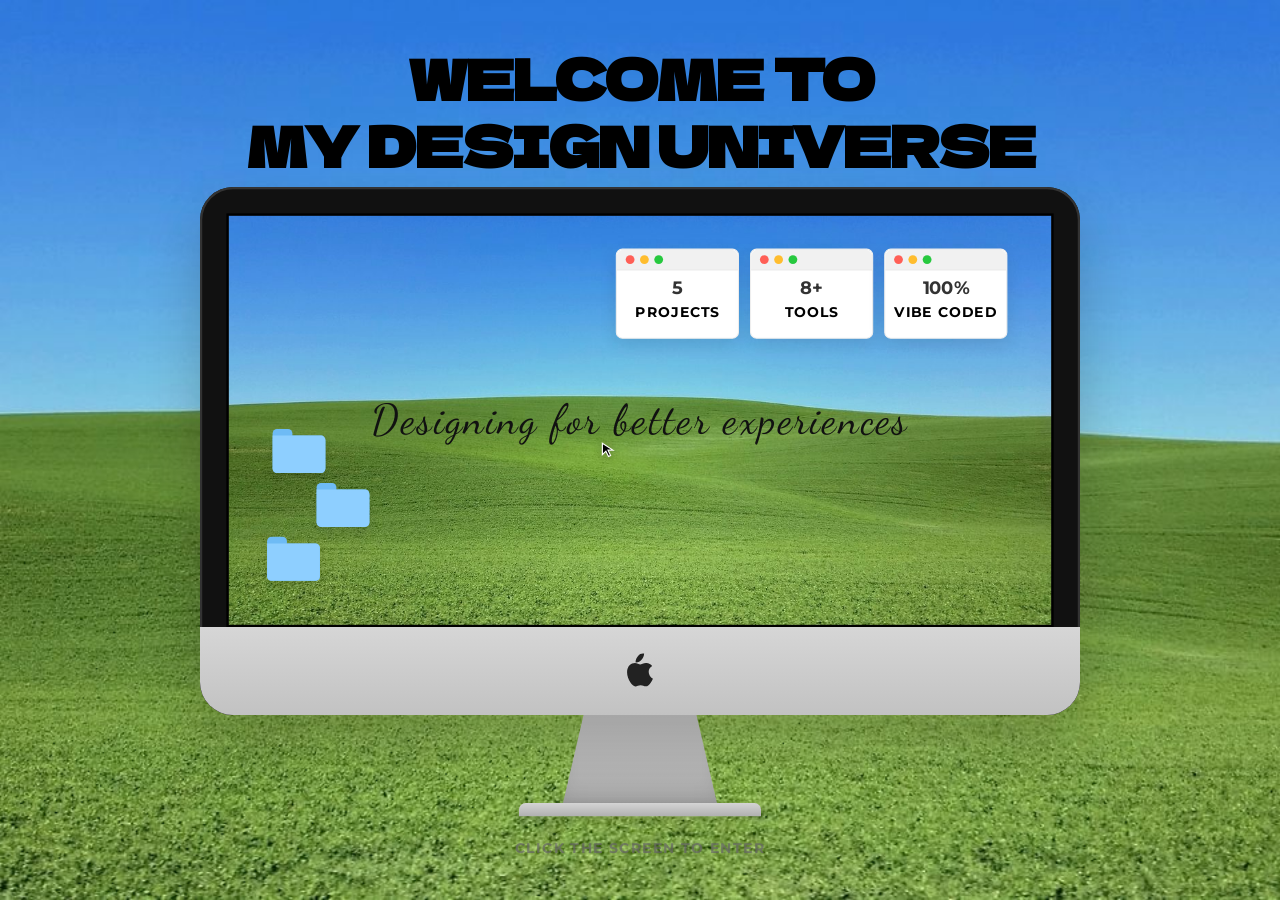
==== commit 04531471: "Add files via upload" ====
--- a/index.html
+++ b/index.html
@@ -50,7 +50,7 @@
                             <div class="os-dot dot-grn"></div>
                         </div>
                         <div class="os-body">
-                            <div class="os-num">2</div>
+                            <div class="os-num">5</div>
                             <div class="os-label">PROJECTS</div>
                         </div>
                     </div>
